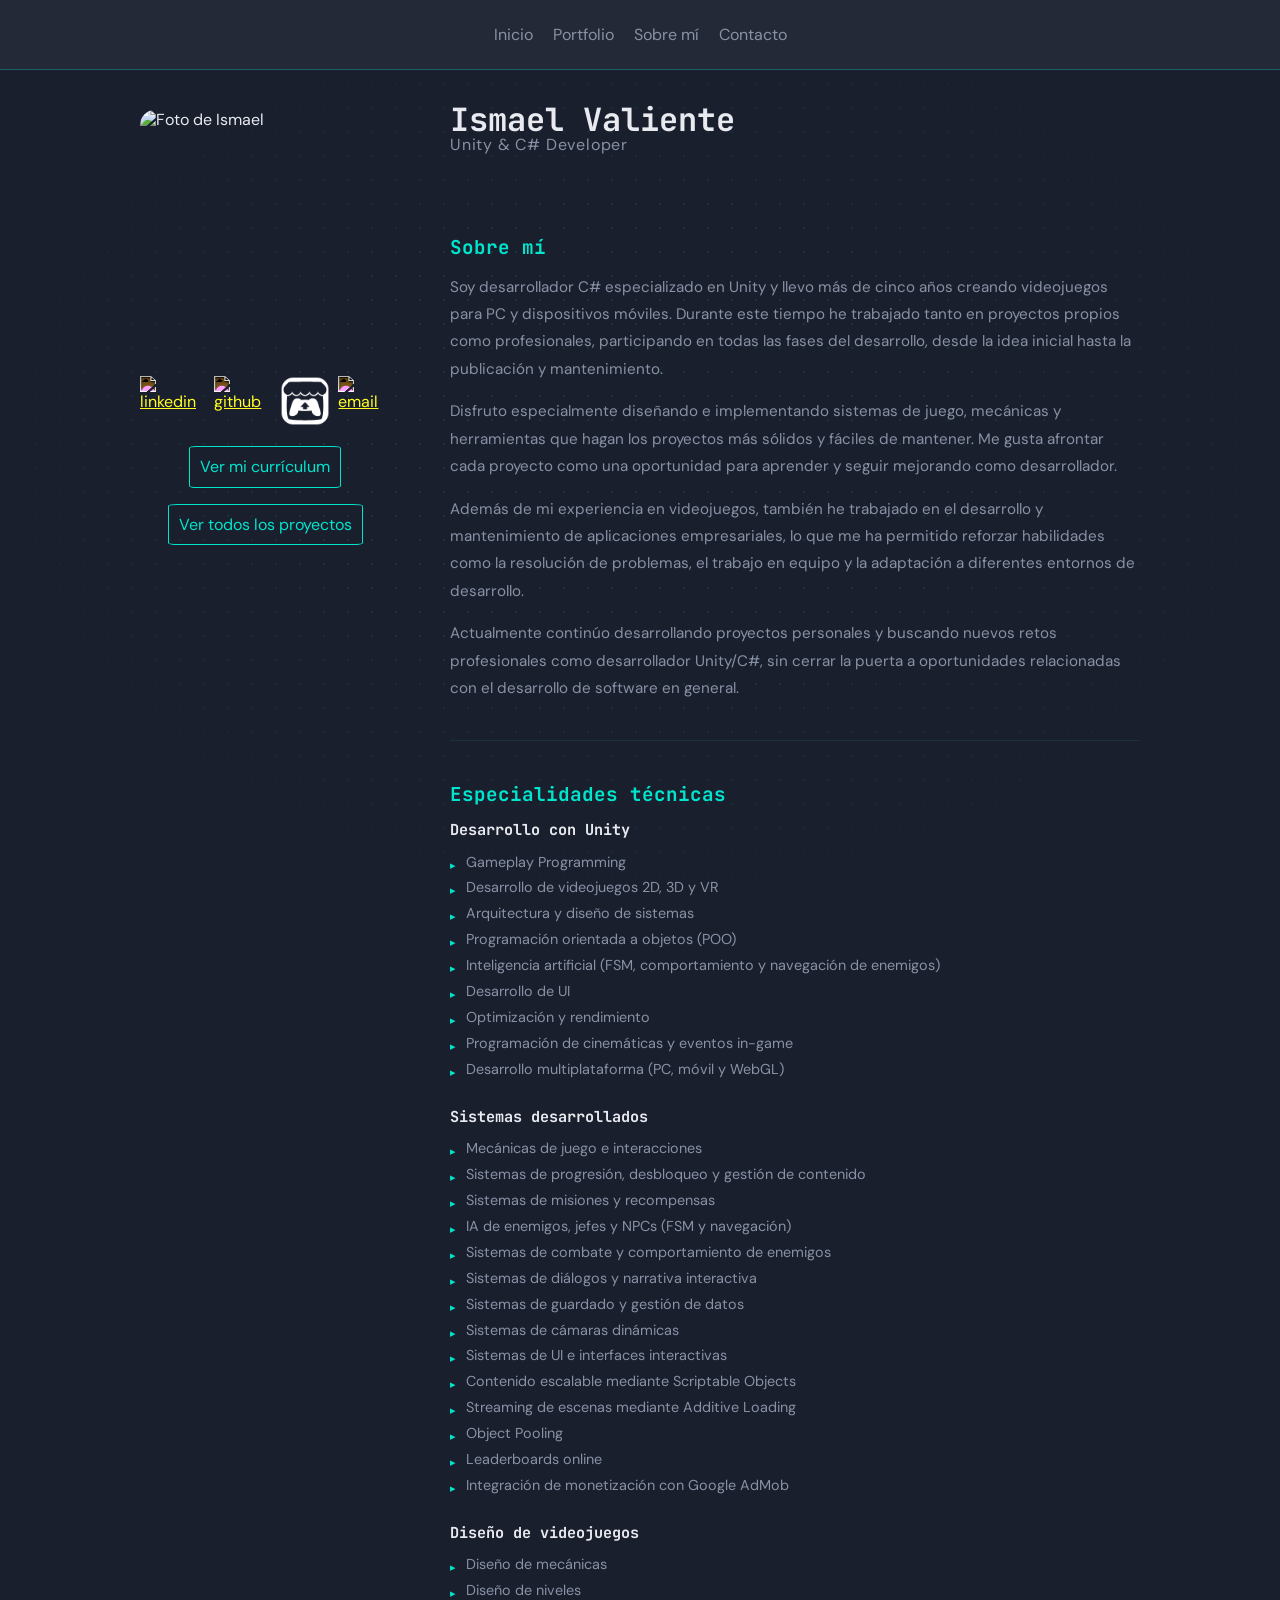
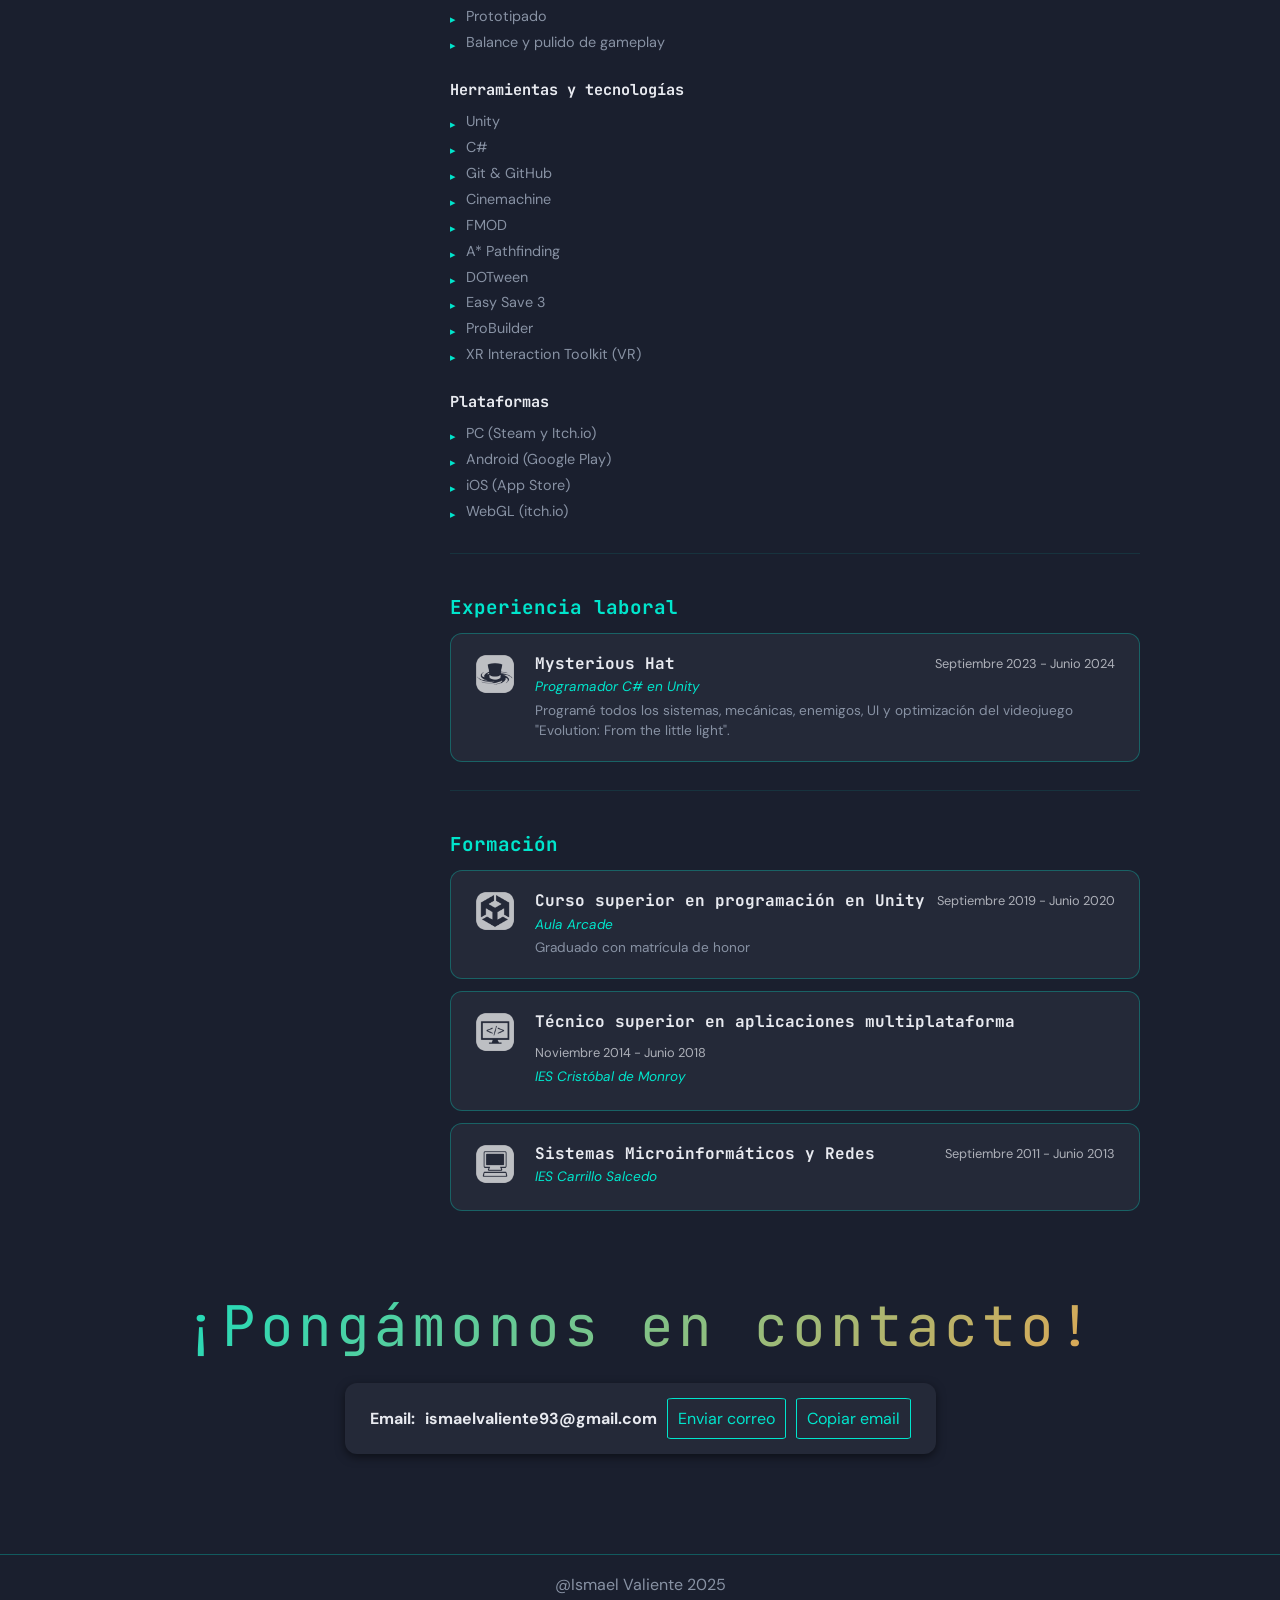
==== about-me.html @ 11726a66 "About me page content" ====
<!DOCTYPE html>
<html lang="en">

<head>
    <meta charset="UTF-8">
    <meta name="viewport" content="width=device-width, initial-scale=1.0">
    <meta name="description" content="Sobre mí - Ismael Valiente">
    <meta name="keywords" content="programador, unity, videojuegos, portfolio">
    <meta name="author" content="Ismael Valiente">
    <title>Sobre mí - Ismael Valiente</title>
    <link rel="shortcut icon" type="image/x-icon" href="favicon.ico">
    <link rel="icon" type="image/x-icon" href="favicon.ico">
    <link rel="stylesheet" type="text/css" href="style.css">
    <link rel="stylesheet" type="text/css" href="custom-style.css">
    <link rel="stylesheet" type="text/css" href="custom-style-aboutme.css">
    <link rel="preconnect" href="https://fonts.googleapis.com">
    <link rel="preconnect" href="https://fonts.gstatic.com" crossorigin>
    <link href="https://fonts.googleapis.com/css2?family=Covered+By+Your+Grace&display=swap" rel="stylesheet">
    <link href="https://fonts.googleapis.com/css2?family=Montserrat:wght@200;400&display=swap" rel="stylesheet">
    <link href="https://fonts.googleapis.com/css2?family=Oswald:wght@200;400&display=swap" rel="stylesheet">
    <link href="https://fonts.googleapis.com/css2?family=JetBrains+Mono:wght@400;700&family=DM+Sans:wght@300;400;500&display=swap" rel="stylesheet">
</head>

<body>
    <!-- navigation bar -->
    <nav class="sticky">
        <label for="drop" class="toggle" id="main-toggle">
            <span class="nav-icon"></span>
        </label>
        <input type="checkbox" id="drop">
        <ul class="main-nav">
            <li><a href="index.html">Inicio</a></li>
            <li><a href="portfolio.html">Portfolio</a></li>
            <li><a href="about-me.html">Sobre mí</a></li>
            <li><a href="index.html#contact-me">Contacto</a></li>
        </ul>
    </nav>

    <!-- layout principal -->
    <div class="aboutme-layout">

        <!-- columna izquierda -->
        <aside class="aboutme-sidebar">
            <img src="assets/profile-photo.png" alt="Foto de Ismael" class="aboutme-sidebar-photo">
            <div class="aboutme-sidebar-social">
                <a href="https://www.linkedin.com/in/ismaelvalientemaldonado/" target="_blank"><img class="logo" src="assets/linkedin.png" alt="linkedin"></a>
                <a href="https://github.com/ixmas93" target="_blank"><img class="logo" src="assets/github.png" alt="github"></a>
                <a href="https://wolf-byte.itch.io/" target="_blank"><img class="logo" src="assets/itchio-icon.png" alt="itch.io"></a>
                <a href="mailto:ismaelvaliente93@gmail.com"><img class="logo" src="assets/email.png" alt="email"></a>
            </div>
            <a href="assets/curriculum.pdf" target="_blank" class="button-outline aboutme-sidebar-btn">Ver mi currículum</a>
            <a href="portfolio.html" class="button-outline aboutme-sidebar-btn">Ver todos los proyectos</a>
        </aside>

        <!-- columna derecha -->
        <main class="aboutme-main">

            <!-- nombre y subtítulo -->
            <div class="aboutme-hero">
                <h1 class="aboutme-hero-name">Ismael Valiente</h1>
                <p class="aboutme-hero-subtitle">Unity & C# Developer</p>
            </div>

            <!-- sobre mí -->
            <div class="aboutme-block">
                <h2 class="aboutme-block-title">Sobre mí</h2>
                <p class="aboutme-block-text">Soy desarrollador C# especializado en Unity y llevo más de cinco años creando
                     videojuegos para PC y dispositivos móviles. Durante este tiempo he trabajado tanto en proyectos propios
                      como profesionales, participando en todas las fases del desarrollo, desde la idea inicial hasta la 
                      publicación y mantenimiento.</p>
                <p class="aboutme-block-text">Disfruto especialmente diseñando e implementando sistemas de juego, mecánicas
                     y herramientas que hagan los proyectos más sólidos y fáciles de mantener. Me gusta afrontar cada proyecto
                      como una oportunidad para aprender y seguir mejorando como desarrollador.</p>
                <p class="aboutme-block-text">Además de mi experiencia en videojuegos, también he trabajado en el desarrollo
                     y mantenimiento de aplicaciones empresariales, lo que me ha permitido reforzar habilidades como la
                      resolución de problemas, el trabajo en equipo y la adaptación a diferentes entornos de desarrollo.</p>
                <p class="aboutme-block-text">Actualmente continúo desarrollando proyectos personales y buscando nuevos retos
                     profesionales como desarrollador Unity/C#, sin cerrar la puerta a oportunidades relacionadas con el 
                     desarrollo de software en general.</p>
            </div>

            <!-- conocimientos técnicos -->
            <div class="aboutme-block">
                <h2 class="aboutme-block-title">Especialidades técnicas</h2>

                <!-- DESARROLLO CON UNITY -->
                <div class="tech-category">
                    <h3 class="tech-category-title">Desarrollo con Unity</h3>
                    <ul class="tech-list">
                        <li>Gameplay Programming</li>
                        <li>Desarrollo de videojuegos 2D, 3D y VR</li>
                        <li>Arquitectura y diseño de sistemas</li>
                        <li>Programación orientada a objetos (POO)</li>
                        <li>Inteligencia artificial (FSM, comportamiento y navegación de enemigos)</li>
                        <li>Desarrollo de UI</li>
                        <li>Optimización y rendimiento</li>
                        <li>Programación de cinemáticas y eventos in-game</li>
                        <li>Desarrollo multiplataforma (PC, móvil y WebGL)</li>
                    </ul>
                </div>

                <!-- SISTEMAS DESARROLLADOS -->
                <div class="tech-category">
                    <h3 class="tech-category-title">Sistemas desarrollados</h3>
                    <ul class="tech-list">
                        <li>Mecánicas de juego e interacciones</li>
                        <li>Sistemas de progresión, desbloqueo y gestión de contenido</li>
                        <li>Sistemas de misiones y recompensas</li>
                        <li>IA de enemigos, jefes y NPCs (FSM y navegación)</li>
                        <li>Sistemas de combate y comportamiento de enemigos</li>
                        <li>Sistemas de diálogos y narrativa interactiva</li>
                        <li>Sistemas de guardado y gestión de datos</li>
                        <li>Sistemas de cámaras dinámicas</li>
                        <li>Sistemas de UI e interfaces interactivas</li>
                        <li>Contenido escalable mediante Scriptable Objects</li>
                        <li>Streaming de escenas mediante Additive Loading</li>
                        <li>Object Pooling</li>
                        <li>Leaderboards online</li>
                        <li>Integración de monetización con Google AdMob</li>
                    </ul>
                </div>

                <!-- DISEÑO DE VIDEOJUEGOS -->
                <div class="tech-category">
                    <h3 class="tech-category-title">Diseño de videojuegos</h3>
                    <ul class="tech-list">
                        <li>Diseño de mecánicas</li>
                        <li>Diseño de niveles</li>
                        <li>Prototipado</li>
                        <li>Balance y pulido de gameplay</li>
                    </ul>
                </div>

                <!-- HERRAMIENTAS Y TECNOLOGIAS -->
                <div class="tech-category">
                    <h3 class="tech-category-title">Herramientas y tecnologías</h3>
                    <ul class="tech-list">
                        <li>Unity</li>
                        <li>C#</li>
                        <li>Git & GitHub</li>
                        <li>Cinemachine</li>
                        <li>FMOD</li>
                        <li>A* Pathfinding</li>
                        <li>DOTween</li>
                        <li>Easy Save 3</li>
                        <li>ProBuilder</li>
                        <li>XR Interaction Toolkit (VR)</li>
                    </ul>
                </div>

                <!-- PLATAFORMAS -->
                <div class="tech-category">
                    <h3 class="tech-category-title">Plataformas</h3>
                    <ul class="tech-list">
                        <li>PC (Steam y Itch.io)</li>
                        <li>Android (Google Play)</li>
                        <li>iOS (App Store)</li>
                        <li>WebGL (itch.io)</li>
                    </ul>
                </div>

            </div>

            <!-- experiencia -->
            <div class="aboutme-block">
                <h2 class="aboutme-block-title">Experiencia laboral</h2>
                <div class="experience-item">
                    <div class="experience-left">
                        <img src="assets/mysterioushat-icon.png" alt="Mysterious Hat" class="experience-icon">
                    </div>
                    <div class="experience-right">
                        <div class="experience-header">
                            <span class="company-name">Mysterious Hat</span>
                            <span class="experience-dates">Septiembre 2023 - Junio 2024</span>
                        </div>
                        <div class="experience-role">Programador C# en Unity</div>
                        <div class="experience-description">Programé todos los sistemas, mecánicas, enemigos, UI y optimización del videojuego "Evolution: From the little light".</div>
                    </div>
                </div>
            </div>

            <!-- formación -->
            <div class="aboutme-block">
                <h2 class="aboutme-block-title">Formación</h2>
                <div class="experience-item">
                    <div class="experience-left">
                        <img src="assets/unity-icon.png" alt="Formación" class="experience-icon">
                    </div>
                    <div class="experience-right">
                        <div class="experience-header">
                            <span class="company-name">Curso superior en programación en Unity</span>
                            <span class="experience-dates">Septiembre 2019 - Junio 2020</span>
                        </div>
                        <div class="experience-role">Aula Arcade</div>
                        <div class="experience-description">Graduado con matrícula de honor</div>
                    </div>
                </div>
                <div class="experience-item">
                    <div class="experience-left">
                        <img src="assets/programming-icon.png" alt="Formación" class="experience-icon">
                    </div>
                    <div class="experience-right">
                        <div class="experience-header">
                            <span class="company-name">Técnico superior en aplicaciones multiplataforma</span>
                            <span class="experience-dates">Noviembre 2014 - Junio 2018</span>
                        </div>
                        <div class="experience-role">IES Cristóbal de Monroy</div>
                    </div>
                </div>
                <div class="experience-item">
                    <div class="experience-left">
                        <img src="assets/informatic-icon.png" alt="Formación" class="experience-icon">
                    </div>
                    <div class="experience-right">
                        <div class="experience-header">
                            <span class="company-name">Sistemas Microinformáticos y Redes</span>
                            <span class="experience-dates">Septiembre 2011 - Junio 2013</span>
                        </div>
                        <div class="experience-role">IES Carrillo Salcedo</div>
                    </div>
                </div>
            </div>

        </main>
    </div>

    <!--
    <section class="aboutme-pills-section">
        <div class="aboutme-pills-block">
            <span class="tech-label">Tecnologías:</span>
            <div class="tech-pills">
                <span class="tech-pill">Unity 3D</span>
                <span class="tech-pill">C#</span>
                <span class="tech-pill">Git/Github</span>
                <span class="tech-pill">Python</span>
            </div>
        </div>
        <div class="aboutme-pills-block">
            <span class="tech-label">Plugins y sistemas:</span>
            <div class="tech-pills tech-pills-orange">
                <span class="tech-pill">A* Pathfinding</span>
                <span class="tech-pill">FMod</span>
                <span class="tech-pill">XR Interaction Toolkit</span>
                <span class="tech-pill">DOTween</span>
                <span class="tech-pill">Cinemachine</span>
                <span class="tech-pill">Easy Save 3</span>
                <span class="tech-pill">Google AdMob</span>
            </div>
        </div>
    </section>
    -->

    <!-- contacto -->
    <section id="contact-me" class="contact-section">
        <h1 class="medium-spacing center">¡Pongámonos en contacto!</h1>
        <section class="contact-email">
            <span class="email-label">Email:</span>
            <span id="email-address">ismaelvaliente93@gmail.com</span>
            <a href="mailto:ismaelvaliente93@gmail.com" class="button-outline">Enviar correo</a>
            <a href="javascript:void(0)" class="button-outline" onclick="copyEmail()">Copiar email</a>
            <span id="copy-message" class="copy-popup"></span>
        </section>
    </section>

    <!-- footer -->
    <footer>@Ismael Valiente 2025</footer>

    <script>
    function copyEmail() {
        const email = document.getElementById("email-address").textContent;
        navigator.clipboard.writeText(email);
        const message = document.getElementById("copy-message");
        message.textContent = "¡Email copiado!";
        const button = event.currentTarget;
        message.style.top = (button.offsetTop - 30) + "px";
        message.style.left = button.offsetLeft + "px";
        message.classList.add("visible");
        setTimeout(() => { message.classList.remove("visible"); }, 2000);
    }
    </script>

</body>
</html>
---- style.css ----
/* BODY */
html{
    font-size: 100%;
    line-height: 1.2rem;
    /* text-size adjust is to maintain the text-size even when the users rotates their phone to landscape view */
    -webkit-text-size-adjust: 100%;
    /* Firefox supports only the android version and safari supports only the ios version at the moment according to MDN (2023)*/
    -moz-text-size-adjust: 100%;
    -ms-text-size-adjust: 100%;
}

body {
    background-color: rgba(253, 244, 244, 30%);
    font-family: 'Montserrat', Arial, sans-serif;
    margin: 0px;
}
/*-------------------------------------------*/

/* GENERAL */
/* Fonts */
.large{
    font-weight: normal;
    line-height: normal;
    font-family: 'Oswald', Arial, sans-serif;
    font-size: 5rem;
    letter-spacing: 4px;
    font-weight: bold;
    text-transform: uppercase;
    margin: 0px;  
    background-image: linear-gradient(135deg, rgb(250, 113, 283)0%, rgb(255, 142, 134)60%);
    background-clip: text;
    -webkit-background-clip: text;
    -webkit-text-fill-color: transparent;
    word-wrap: break-word;
}

.medium-spacing{
    font-weight: normal;
    line-height: normal;
    font-family: 'Oswald', Arial, sans-serif;
    font-size: 4rem;
    letter-spacing: 4px;
    margin: 0px;
}

.medium-spacing-halfsize{
    font-weight: normal;
    line-height: normal;
    font-family: 'Oswald', Arial, sans-serif;
    font-size: 2rem;
    letter-spacing: 4px;
    margin: 0px;
}

.main-title-large{
    font-weight: normal;
    line-height: normal;
    font-size: 3rem;
}

.main-title{
    font-weight: normal;
    line-height: normal;
    font-size: 1.5rem;
}

.small{
    font-weight: normal;
    font-size: 0.7rem;
}

.quote{
    font-family: 'Covered By Your Grace', cursive, sans-serif;
    font-size: 1.5em;
}

.uppercase{
    text-transform: uppercase;
}

.italic{
    font-style: italic;
}

.bold{
    font-weight: bold;
}

.colorful-letter{
    background-image: linear-gradient(135deg, rgb(250, 113, 283)0%, rgb(255, 142, 134)60%);
    background-clip: text;
    -webkit-background-clip: text;
    -webkit-text-fill-color: transparent;
}

/* Background colors */
.baby-pink{
    background-color: rgba(253, 129, 187, 0.3);
    margin: 20px auto;
    padding: 20px;
    text-align: center;
}

.baby-pink-light{
    background-color: rgba(243, 162, 200, 0.3);
    margin: 20px auto;
    padding: 20px;
    text-align: center;
}

/* Setting alignments and sizing */
/* for the flexbox */
.wrapper{
    max-width: 1200px;
    margin: auto;
    padding: 20px;
    display: flex;
    gap: 20px 20px;
}

.column{
    flex: 50%;
}

.w-900{
    max-width: 900px;
    margin: auto;
}

/* for the grid system */
.grid-system-2{
    display: grid;
    grid-template-columns: repeat(2, 1fr);
    gap: 1rem;
}

.grid-system-4{
    display: grid;
    grid-template-columns: repeat(auto-fill, minmax(200px, 1fr));
    gap: 1rem;
}

/* other */
.max-width{
    max-width: 450px;
}

.max-height{
    max-height: 350px;
}

.align-center{
    align-self: center;
}

.justify-content{
    justify-content: right;
}

.justify{
    text-align: justify;
}

.center{
    text-align: center;
}

.padding{
    padding: 20px;
}

.padding-top{
    padding-top: 20px;
}

.padding-right{
    padding-right: 20px;
}

.padding-bottom{
    padding-bottom: 20px;
}

.padding-left{
    padding-left: 20px;
}

.margin-auto{
    margin: auto;
}

.margin-trbl10{
    margin: 10px;
}

/* for sticky bottom button */
.flex{
    display: flex;
    flex-direction: column;
}

.bottom{
    align-self: flex-start;
    margin-top: auto;
}

/* Miscellaneous */
.button{
    background-color: rgba(253, 129, 187, 0.3);
    padding: 10px;
    text-decoration: none;
    border-radius: 5%;
    color: black;
}

/* I only used button-outline on this project, but you may like the other one more */
.button-outline{
    border: 2px solid  rgba(253, 129, 187, 0.3);
    padding: 10px;
    text-decoration: none;
    border-radius: 5%;
    color: black;
}

.link{
    text-decoration: none;
}

/* I had to double this code, because of the :hover and :active on link above */
.link-no-scale{
    text-decoration: none;
}

.no-padding-list-item{
    padding-left: 0;
}

.padding-list-10{
    padding: 10px;
}

.no-bullet-list{
    list-style-type: none;
}

.project-card-button{
    display: flex;
    gap: 10px;
    margin-top: auto;
}

/* ---------------------------------- */

/* ANIMATIONS AND OTHER BEAUTIES */
.button-outline:hover, .button-outline:active{
    border: 2px solid rgba(253, 129, 187, 0.3);
    background-color: rgba(253, 129, 187, 0.6);
    padding: 10px;
    text-decoration: none;
    border-radius: 5%;
    color: rgb(255, 255, 255);
    transition: background-color 1s ease, color 1s ease;
    box-sizing: border-box;
}

.link:hover, .link:active{
    font-size: 1.2rem;
    transform: scale(1.5);
    transition: 1s ease-in-out;
    /* second solution: */
    /* font-size: 1.2rem; 
    transition: font-size 2s ease-in-out;  */
}

.progress-bar:hover, .progress-bar:active {
    box-shadow: 5px 5px 5px #cdadcd;
    transition: box-shadow 1s ease;
}

/* ---------------------------------- */

/* NAV */
nav {
    margin-bottom: 30px;
}

.main-nav{
    background-color: rgb(253, 249, 249);
    display: flex;
    list-style-type: none;
    justify-content: center;
    padding: 20px;
    margin: 0px;
}

.main-nav li {
    padding: 5px 10px;
}

.main-nav li a {
    color: #000000;
    text-decoration: none;
}

.main-nav li a:hover {
    color: rgb(20, 255, 236);
    text-decoration: none;
    font-weight: bold;
}

.sticky {
    position: -webkit-sticky; /* for Safari */
    position: sticky;
    top: 0;
    align-self: flex-start; /* <-- this is the fix */
}

/* Nav-icon */
.toggle, #drop{
    display: none;
}

#main-toggle{
    border: 1px solid #df36854d;
    float: right;
    padding: 20px;
    /* position: relative; */
    user-select: none;
}

.nav-icon{
    background-color: #df36854d;
    display: block;
    height: 3px;
    width: 10px;
    position: relative;
}

.nav-icon::before,
.nav-icon::after{
    background-color: #df36854d;
    content: "";
    display: block;
    height: 100%;
    width: 100%;
    position: absolute;
}

.nav-icon::before{
    top: 5px;
}

.nav-icon::after{
    top: -5px;
}
/* ---------------------------------- */

/* FOOTER */
footer{
    color: #000000;
    text-align: center;
    padding: 20px 0px;
}
/* ---------------------------------- */

/* INTRODUCTION */
.header-img{
    border-radius: 70%;
}
/* ---------------------------------- */

/* ARTICLE */
/* Everything here is made with general classes. Find them in the GENERAL section */
/* ---------------------------------- */

/* ABOUT ME */
/* Everything here is made with general classes. Find them in the GENERAL section */
/* ---------------------------------- */

/* SKILLS */
.skills {
    list-style: none;
    text-transform: uppercase;
}

.progress-bar {
    background-color: #323232;
    display: block;
    height: 10px;
    border-radius: 20px;
}

.progress-bar span {
    height: 10px;
    float: left;
    background: linear-gradient(135deg, rgb(13, 115, 119)0%, rgb(20, 255, 236)60%);
    border-radius: 20px;
    -webkit-background: linear-gradient(135deg, rgb(13, 115, 119) 0%, rgb(20, 255, 236) 60%);
    -webkit-border-radius: 20px;
}

.html {
    width: 90%;
    animation: html 3s;
}

.css {
    width: 75%;
    animation: css 3s;
}

.javascript {
    width: 63%;
    animation: javascript 3s;
}

.php {
    width: 54%;
    animation: php 3s;
}

.comm-adapt {
    width: 90%;
    animation: comm-adapt 3s;
}

.team-player {
    width: 85%;
    animation: team-player 3s;
}

.problem-solving {
    width: 82%;
    animation: problem-solving 3s;
}

.open-minded {
    width: 75%;
    animation: open-minded 3s;
}

@keyframes html {
    0% {
        width: 0%;
    }
    100% {
        width: 90%;
    }
}

@keyframes css {
    0% {
        width: 0%;
    }
    100% {
        width: 75%;
    }
}

@keyframes javascript {
    0% {
        width: 0%;
    }
    100% {
        width: 63%;
    }
}

@keyframes php {
    0% {
        width: 0%;
    }
    100% {
        width: 54%;
    }
}

@keyframes comm-adapt {
    0% {
        width: 0%;
    }
    100% {
        width: 90%;
    }
}

@keyframes team-player {
    0% {
        width: 0%;
    }
    100% {
        width: 85%;
    }
}

@keyframes problem-solving {
    0% {
        width: 0%;
    }
    100% {
        width: 82%;
    }
}

@keyframes open-minded {
    0% {
        width: 0%;
    }
    100% {
        width: 75%;
    }
}
/* ---------------------------------- */

/* PROJECTS */
/* I also used these card settings on other sub-pages */
.card{
    box-shadow: 0 3px 10px rgb(127 110 187 / 0.2); 
    padding: 20px;
}

.box{
    display: block;       
    width: 95%;           
    max-width: 400px;     
    height: auto;         
    margin: 0 auto 15px auto; 
}

.column.card.justify.flex{
    display: flex;
    flex-direction: column;
    width: 100%;       
    max-width: 300px;  /* controla el ancho máximo de cada tarjeta */
}

.projects-wrapper {
    display: flex;
    flex-wrap: wrap;          /* permite que bajen a otra fila si no caben */
    justify-content: center;  /* centra las tarjetas horizontalmente */
    gap: 20px 20px;           /* espacio entre tarjetas */
    max-width: 1200px;        /* ancho máximo opcional */
    margin: auto;             /* centra el contenedor en la página */
    padding: 20px;            /* igual que tu wrapper original */
}

/* ---------------------------------- */

/* CONTACT ME */
.box-contact{
    display: block;
    width: 100%; 
    text-align: center;
}

.logo{
    width: 50px;
}
/* ---------------------------------- */

/* SPECIAL THANKS */
/* Everything here is made with general classes. Find them in the GENERAL section */
/* ---------------------------------- */

/* RESPONSIVENESS */
/* Had to pay attention for that wondow.innerWidth when calculated max-width */
@media screen and (max-width: 867px){
    body{
        font-size: 90%;
    }

    .grid-system-2{
        grid-template-columns: 1fr;
    }

    .large{
        font-size: 4rem;
    }

    .medium-spacing{
        font-size: 2.5rem;
    }

    .main-title-large{
        font-size: 2rem;
        text-align: center;  
        margin: 0;
    }

    .main-title{
        text-align: center;
        margin: 0;
    }

    .small{
        font-size: 0.6rem;
    }

    .max-width{
        max-width: 300px
    }

    .max-height{
        max-height: 250px;
    }

    .padding-top{
        padding-top: 10px;
    }
    
    .padding-right{
        padding-right: 10px;
    }

    .padding-bottom{
        padding-bottom: 10px;
    }
    
    .padding-left{
        padding-left: 10px;
    }

    .logo{
        width: 40px;
    }
}

/* wrapper on home page looks better with this @media */
@media screen and (max-width: 750px){
    .wrapper{
        flex-direction: column;
        gap: 20px 0px;
    }

    .column{
        flex: 100%;
    }

    .box{
        width: 90%;
        margin: 0 auto 15px auto;
    }

    .thanks{
        text-align: center;
    }
}

/* media query for hamburger menu with dropdown */
@media screen and (max-width: 510px){
    .main-nav{
        display: none;
    }

    .toggle{
        display: block;
        background-color: #ffffff;
        border: 1px solid #fd81bb4d;
    }
    
    .toggle:hover{
        background-color: #f0e7e7;
    }
    
    #drop:checked+.main-nav{
        display: block;
    }

    nav{
        padding-bottom: 25px;
    }

    .max-width{
        max-width: 100%;
    }
}

/* media query for smaller screens */
/* smaller fonts were my way to go */
@media screen and (max-width: 377px){
    body{
        line-height: 1.5rem;
    }

    .large{
        font-size: 3rem;
    }

    .medium-spacing{
        font-size: 1.5rem;
    }

    .medium-spacing-halfsize{
        font-size: 1.5rem;
    }

    .main-title{
        font-size: 1rem;
    }

    .main-title-large{
        font-size: 1.5rem;
    }
}

/* DARK THEME */
@media (prefers-color-scheme: dark) {
    body {
        background-color: rgb(33, 33, 33);
        color: white;
    }

    .baby-pink {
        background-color: rgb(13, 115, 119);
    }

    .baby-pink-light {
        background-color: rgb(33, 33, 33);
        border: 2px solid rgb(13, 115, 119);
    }

    .main-nav {
        background-color: rgb(33, 33, 33);
    }

    .main-nav li a {
        color: white;
    }

    .main-nav li a:hover {
        color: rgb(20, 255, 236);
    }

    #main-toggle{
        border: 1px solid rgba(255, 255, 255, 0.6);
        background-color: rgb(33, 33, 33);
    }
    
    .nav-icon{
        background-color: rgba(255, 255, 255, 0.6);
    }
    
    .nav-icon::before,
    .nav-icon::after{
        background-color: rgba(255, 255, 255, 0.6);
    }

    .button-outline{
        border: 2px solid rgb(20, 255, 236);
        color: white;
    }

    .button-outline:hover, .button-outline:active{
        border: 2px solid rgb(20, 255, 236);
        background-color: rgb(0, 164, 148);
    }

    .card{
        box-shadow: 0 0px 0px; 
        border: 2px solid rgb(20, 255, 236);
    }

    .logo{
        background-color: white;
        padding: 2px;
        border-radius: 4px;
    }

    .hobbies{
        background-color: white;
        border-radius: 100%;
        padding: 10px;
    }

    footer{
        color: white;
    }

    @media screen and (max-width: 929px) {
        .baby-pink-light {
            margin-left: 10px;
            margin-right: 10px;
        }
    }
}
---- custom-style.css ----
/* =========================
   TEMA GENERAL
========================= */
@import url('https://fonts.googleapis.com/css2?family=JetBrains+Mono:wght@400;700&family=DM+Sans:wght@300;400;500&display=swap');

:root {
    --color-bg:        #1a1f2e;
    --color-bg-card:   #242938;
    --color-accent:    #00e5cc;
    --color-accent2:   #ff9f43;
    --color-text:      #e8eaf0;
    --color-text-muted:#8892a4;
    --color-border:    rgba(0, 229, 204, 0.3);
}

body {
    background-color: var(--color-bg);
    color: var(--color-text);
    font-family: 'DM Sans', sans-serif;
}

body::before {
    content: '';
    position: fixed;
    inset: 0;
    z-index: -1;
    background-image: radial-gradient(circle, #00e5cc 1px, transparent 1px);
    background-size: 24px 24px;
    opacity: 0.1; /* <-- cambia este valor para más o menos intensidad */
    mask-image: radial-gradient(ellipse at center, black 40%, transparent 80%);
    -webkit-mask-image: radial-gradient(ellipse at center, black 40%, transparent 80%);
}

/* Fuente monospace para títulos grandes */
.large, .medium-spacing, .medium-spacing-halfsize {
    font-family: 'JetBrains Mono', monospace !important;
    background-image: linear-gradient(135deg, var(--color-accent) 0%, var(--color-accent2) 100%);
    background-clip: text;
    -webkit-background-clip: text;
    -webkit-text-fill-color: transparent;
}

.main-title-large, .main-title {
    font-family: 'JetBrains Mono', monospace !important;
    color: var(--color-text);
}

/* Nav */

/* Nav siempre por encima */
nav {
    z-index: 100;
}

.main-nav {
    background-color: var(--color-bg-card);
    border-bottom: 1px solid var(--color-border);
}

.main-nav li a {
    color: var(--color-text-muted);
}

.main-nav li a:hover {
    color: var(--color-accent);
}

/* Secciones con fondo alternativo */
.baby-pink {
    background-color: var(--color-bg-card);
    border-left: 15px solid var(--color-accent2);
    color: var(--color-text);
}

.baby-pink-light {
    background-color: var(--color-bg-card);
    border: 1px solid var(--color-border);
    color: var(--color-text);
}

/* Botones */
.button-outline {
    border: 1.5px solid var(--color-accent);
    color: var(--color-accent);
    background: transparent;
}

.button-outline:hover, .button-outline:active {
    background-color: var(--color-accent);
    color: var(--color-bg);
    border-color: var(--color-accent);
    transform: none;
}

/* Tarjetas */
.card {
    background-color: var(--color-bg-card);
    border: 1px solid var(--color-border);
    box-shadow: none;
}

/* Colorful letter ahora usa el acento */
.colorful-letter {
    background-image: linear-gradient(135deg, var(--color-accent) 0%, var(--color-accent2) 100%);
    background-clip: text;
    -webkit-background-clip: text;
    -webkit-text-fill-color: transparent;
}

/* Footer */
footer {
    color: var(--color-text-muted);
    border-top: 1px solid var(--color-border);
}

/* Iconos de contacto */
.logo {
    background-color: transparent;
    filter: invert(1) brightness(2);
}


/* =========================
   GENERAL
========================= */
button.button-outline{
    background: transparent;
    border: 2px solid rgba(253, 129, 187, 0.3);
    padding: 10px;
    border-radius: 5%;
    color: rgb(255, 255, 255);
    cursor: pointer;
}


/* =========================
   TECH STACK (SOBRE MÍ)
========================= */
.tech-stack {
    margin-top: 30px;
}

.tech-label {
    font-size: 1rem;
    font-weight: bold;
    display: block;
    margin-bottom: 8px;
}

.tech-pills {
    display: flex;
    flex-wrap: wrap;
    gap: 8px;
}

.tech-pill {
    border: 1.5px solid rgba(20, 255, 236, 0.5);
    border-radius: 20px;
    padding: 4px 12px;
    font-size: 0.8rem;
    background-color: rgba(20, 255, 236, 0.05);
    transition: background-color 0.3s ease, color 0.3s ease;
}

.tech-pill:hover {
    background-color: rgb(0, 164, 148);
    border-color: rgb(20, 255, 236);
    color: white;
}

/* =========================
   PILLS NARANJA (PLUGINS)
========================= */
.tech-pills-orange .tech-pill {
    border-color: rgba(255, 159, 67, 0.5);
    background-color: rgba(255, 159, 67, 0.05);
}

.tech-pills-orange .tech-pill:hover {
    background-color: var(--color-accent2);
    border-color: var(--color-accent2);
    color: var(--color-bg);
}


/* =========================
   EMAIL EN SOBRE MÍ
========================= */
.aboutme-contact {
    display: flex;
    flex-wrap: wrap;
    align-items: center;
    gap: 10px;
    margin-top: 20px;
    padding: 14px 20px;
    border-radius: 12px;
    background-color: var(--color-bg-card);
    border: 1px solid var(--color-border);
    position: relative;
}


/* =========================
   EXPERIENCIA Y FORMACIÓN
========================= */
.experience-section {
    max-width: 900px;
    margin: auto;
    padding: 40px 20px;
}

.experience-section h2 {
    text-align: center;
    margin-bottom: 40px;
    font-family: 'JetBrains Mono', monospace;
    color: var(--color-text);
}

.experience-item {
    display: flex;
    align-items: flex-start;
    gap: 20px;
    margin-bottom: 16px;
    padding: 20px 24px;
    background-color: var(--color-bg-card);
    border: 1px solid var(--color-border);
    border-radius: 12px;
    transition: border-color 0.3s ease;
}

.experience-item:hover {
    border-color: var(--color-accent);
}

.experience-left {
    flex-shrink: 0;
}

.experience-icon {
    width: 40px;
    height: 40px;
    border-radius: 8px;
    filter: invert(1) brightness(2);
    opacity: 0.7;
}

.experience-right {
    flex: 1;
}

.experience-header {
    display: flex;
    justify-content: space-between;
    align-items: flex-start;
    gap: 12px;
    margin-bottom: 4px;
    flex-wrap: wrap;
}

.company-name {
    font-size: 1rem;
    font-weight: bold;
    color: var(--color-text);
    font-family: 'JetBrains Mono', monospace;
}

.experience-dates {
    font-size: 0.8rem;
    color: var(--color-text);
    white-space: nowrap;
    opacity: 0.7;
}

.experience-role {
    font-style: italic;
    font-size: 0.85rem;
    color: var(--color-accent);
    margin-bottom: 4px;
}

.experience-description {
    font-size: 0.85rem;
    color: var(--color-text-muted);
    line-height: 1.5;
}

@media (max-width: 600px) {
    .experience-item {
        flex-direction: column;
        gap: 12px;
    }

    .experience-header {
        flex-direction: column;
        gap: 4px;
    }

    .experience-dates {
        white-space: normal;
    }
}

/* ===============================
   FEATURED PROJECTS SECTION
================================ */
.featured-projects {
    max-width: 900px;
    margin: auto;
    padding: 40px 20px;
}

.featured-projects h2 {
    text-align: center;
    margin-bottom: 40px;
    font-family: 'JetBrains Mono', monospace;
    color: var(--color-text);
}

.featured-project {
    display: flex;
    align-items: center;
    gap: 30px;
    margin-bottom: 20px;
    padding: 24px;
    background-color: var(--color-bg-card);
    border: 1px solid var(--color-border);
    border-radius: 12px;
    transition: border-color 0.3s ease;
}

.featured-project:hover {
    border-color: var(--color-accent);
}

.project-info {
    flex: 1;
}

.project-info h3 {
    font-family: 'JetBrains Mono', monospace;
    font-size: 1rem;
    color: var(--color-text);
    margin: 0 0 8px;
}

.project-info p {
    font-size: 0.85rem;
    color: var(--color-text-muted);
    margin: 0 0 6px;
    line-height: 1.6;
}

.project-buttons {
    display: flex;
    gap: 10px;
    margin-top: 14px;
    flex-wrap: wrap;
}

.project-image {
    flex-shrink: 0;
}

.project-image img {
    width: 210px;
    height: 166px;
    object-fit: cover;
    border-radius: 8px;
    border: 1px solid var(--color-border);
    display: block;
}

@media (max-width: 650px) {
    .featured-project {
        flex-direction: column;
    }

    .project-image img {
        width: 100%;
        height: auto;
    }

    .project-buttons {
        justify-content: center;
    }
}

.button-outline {
    border: 1.5px solid var(--color-accent);
    color: var(--color-accent);
    background: transparent;
    box-sizing: border-box;
    display: inline-block;
}

.button-outline:hover, .button-outline:active {
    background-color: var(--color-accent);
    color: var(--color-bg);
    border-color: var(--color-accent);
    border-width: 1.5px;
    box-sizing: border-box;
    transform: none;
    padding: 10px;
}

/* ===============================
   EMAIL CONTACT
================================ */

.contact-email {
    display: flex;                     /* cambia a flex “normal” */
    width: fit-content;                 /* ancho se ajusta al contenido */
    align-items: center;
    gap: 10px;
    flex-wrap: wrap;
    padding: 15px 25px;
    border-radius: 12px;
    background-color: #242938;
    position: relative;
    margin: 0 auto 30px auto;           /* ahora sí se centra */
    box-shadow: 0 3px 10px rgba(0,0,0,0.5);
}


.email-label{
    font-weight: bold;
}

#email-address{
    font-weight: bold;
}


/* burbuja flotante */
.copy-popup {
    position: absolute;
    background-color: rgba(255, 255, 255, 0.9);
    color: rgb(0, 0, 0);
    padding: 5px 10px;
    border-radius: 5px;
    font-size: 0.9rem;
    opacity: 0;
    pointer-events: none;
    white-space: nowrap;
    transform: translateY(0);
    transition: opacity 0.3s ease, transform 1s ease-out;
    z-index: 10;                       /* siempre encima del contenedor */
}

/* cuando se muestra, aplicamos clase "visible" */
.copy-popup.visible {
    opacity: 1;
    transform: translateY(-20px); /* se moverá 20px hacia arriba */
}

/* =========================
CONTACT SECTION
========================= */
    .contact-section {
        text-align: center;
        padding: 50px 20px 100px; /* <-- margen arriba y abajo de toda la sección */
    }

    .contact-section .medium-spacing {
        font-size: 3.5rem;
        margin-bottom: 20px; /* <-- espacio entre el título y el email */
        display: block;
    }

    .contact-email {
        margin-top: 0px;    /* <-- espacio arriba del bloque email */
        margin-bottom: 0px; /* <-- espacio abajo del bloque email, antes de los iconos */
    }

    .box-contact {
        margin-top: 0px; /* <-- espacio arriba de los iconos */
    }

    @media (max-width: 650px) {
        .contact-section .medium-spacing {
            font-size: 2rem;
        }
    }

    /* =========================
    ABOUT ME BOTTOM
    ========================= */
    .aboutme-bottom {
        display: flex;
        align-items: center;
        gap: 16px;
        margin-top: 20px;
        flex-wrap: wrap;
    }

    .aboutme-social {
        display: flex;
        align-items: center;
        gap: 10px;
    }

    /* =========================
   HERO SECTION
========================= */
.hero-section {
    display: flex;
    flex-direction: column;
    align-items: center;
    text-align: center;
    padding: 60px 20px 50px;
    gap: 16px;
}

/* Foto circular */
.hero-photo-wrapper {
    width: 160px;       /* <-- tamaño del círculo */
    height: 160px;
    border-radius: 50%;
    border: 3px solid var(--color-accent);
    overflow: hidden;
    box-shadow: 0 0 24px rgba(0, 229, 204, 0.2);
    flex-shrink: 0;
}

.hero-photo {
    width: 100%;
    height: 100%;
    object-fit: cover;          /* <-- recorta sin deformar */
    object-position: center top; /* <-- ajusta posición: center, top, 50% 20%, etc */
    display: block;
    scale: 1;                   /* <-- zoom: 1 = normal, 1.2 = acercado */
    transform-origin: center top;
}

/* Nombre */
.hero-name {
    font-family: 'JetBrains Mono', monospace;
    font-size: 2.2rem;
    font-weight: bold;
    color: var(--color-text);
    margin: 0;
}

/* Subtítulo */
.hero-subtitle {
    font-size: 1rem;
    color: var(--color-text-muted);
    margin: 0;
    letter-spacing: 0.05em;
}

/* Iconos redes */
.hero-social {
    display: flex;
    gap: 12px;
    align-items: center;
}

/* =========================
   ABOUT ME SECTION
========================= */
.aboutme-section {
    max-width: 800px;
    margin: 0 auto;
    padding: 0 20px 60px;
    text-align: center;
}

.aboutme-title {
    font-family: 'JetBrains Mono', monospace;
    font-size: 1.4rem;
    color: var(--color-text);
    margin-bottom: 20px;
}

.aboutme-text {
    text-align: justify;
    color: var(--color-text-muted);
    line-height: 1.8;
    margin-bottom: 32px;
}

.aboutme-text p {
    margin-bottom: 12px;
}

.aboutme-pills-row {
    display: flex;
    align-items: center;
    gap: 12px;
    flex-wrap: wrap;
    margin-bottom: 16px;
    text-align: left;
}

.aboutme-pills-row .tech-label {
    white-space: nowrap;
    font-weight: bold;
    font-size: 0.95rem;
    flex-shrink: 0;
}

.aboutme-pills-block {
    display: flex;
    flex-direction: column;
    align-items: center;
    gap: 12px;
    margin-bottom: 24px;
}

.aboutme-pills-block .tech-pills {
    justify-content: center;
}

/* Responsive */
@media (max-width: 500px) {
    .hero-photo-wrapper {
        width: 120px;
        height: 120px;
    }

    .hero-name {
        font-size: 1.6rem;
    }

    .aboutme-pills-row {
        flex-direction: column;
        align-items: flex-start;
    }
}
---- custom-style-aboutme.css ----
/* =========================
   ABOUT ME PAGE
========================= */

/* Layout principal: sidebar + contenido */
.aboutme-layout {
    display: flex;
    gap: 60px;
    max-width: 1000px;
    margin: 40px auto 0;
    padding: 0 20px;
    align-items: flex-start;
}

/* =========================
   SIDEBAR IZQUIERDA
========================= */
.aboutme-sidebar {
    flex-shrink: 0;
    width: 250px;        /* <-- ancho del bloque sidebar */
    display: flex;
    flex-direction: column;
    align-items: center;
    gap: 16px;
    position: sticky;
    top: 100px;
}

.aboutme-sidebar-photo {
    width: 250px;        /* <-- tamaño de la foto */
    height: 250px;       /* <-- altura de la foto */
    border-radius: 15px;
    object-fit: cover;
    object-position: center top;
    display: block;
}

.aboutme-sidebar-social {
    display: flex;
    flex-wrap: nowrap;   /* <-- fuerza una sola línea */
    justify-content: center;
    gap: 8px;
}

.aboutme-sidebar-social .logo {
    width: 50px;         /* <-- tamaño de los iconos */
}

/* =========================
   COLUMNA DERECHA
========================= */
.aboutme-main {
    flex: 1;
    min-width: 0;
}

/* Nombre y subtítulo */
.aboutme-hero {
    margin-bottom: 40px;
}

.aboutme-hero-name {
    font-family: 'JetBrains Mono', monospace;
    font-size: 2rem;
    font-weight: bold;
    color: var(--color-text);
    margin: 0 0 6px;
}

.aboutme-hero-subtitle {
    font-size: 1rem;
    color: var(--color-text-muted);
    margin: 0;
    letter-spacing: 0.05em;
}

/* Bloques de contenido */
.aboutme-block {
    padding: 28px 0;
    border-bottom: 1px solid rgba(0, 229, 204, 0.1);
}

.aboutme-block:last-child {
    border-bottom: none;
}

.aboutme-block-title {
    font-family: 'JetBrains Mono', monospace;
    font-size: 1.2rem;
    color: var(--color-accent);
    margin-bottom: 16px;
}

.aboutme-block-text {
    font-size: 0.95rem;
    color: var(--color-text-muted);
    line-height: 1.8;
    margin-bottom: 10px;
}

/* Experiencia dentro de bloques sin borde propio */
.aboutme-block .experience-item {
    margin-bottom: 12px;
}

.aboutme-block .experience-item:last-child {
    margin-bottom: 0;
}

/* =========================
   PILLS A ANCHO COMPLETO
========================= */
.aboutme-pills-section {
    max-width: 1000px;
    margin: 40px auto;
    padding: 0 20px;
    display: flex;
    flex-direction: column;
    gap: 16px;
}

/* =========================
   RESPONSIVE
========================= */
@media (max-width: 750px) {
    .aboutme-layout {
        flex-direction: column;
        gap: 30px;
    }

    .aboutme-sidebar {
        width: 100%;
        position: static;
        flex-direction: column;
        align-items: center;
    }

    .aboutme-sidebar-photo {
        width: 160px;
        height: 160px;
        border-radius: 12px;  /* <-- esquinas redondeadas en vez de círculo */
        object-fit: cover;
        object-position: center top;
    }

    .aboutme-sidebar-social {
        flex-wrap: wrap;
        justify-content: center;
    }

    .aboutme-sidebar-social .logo {
        width: 36px;
    }

    .aboutme-sidebar-btn {
        width: auto;
    }
}

/* =========================
   CONOCIMIENTOS TÉCNICOS
========================= */
.tech-category {
    margin-bottom: 24px;
}

.tech-category:last-child {
    margin-bottom: 0;
}

.tech-category-title {
    font-family: 'JetBrains Mono', monospace;
    font-size: 0.95rem;
    color: #e8eaf0;
    font-weight: bold;
    margin-bottom: 10px;
}

.tech-list {
    list-style: none;
    padding: 0;
    margin: 0;
}

.tech-list li {
    font-size: 0.9rem;
    color: var(--color-text-muted);
    line-height: 1.8;
    padding-left: 16px;
    position: relative;
}

.tech-list li::before {
    content: '▸';
    position: absolute;
    left: 0;
    color: #00e5cc;
    font-size: 0.7rem;
    top: 5px;
}
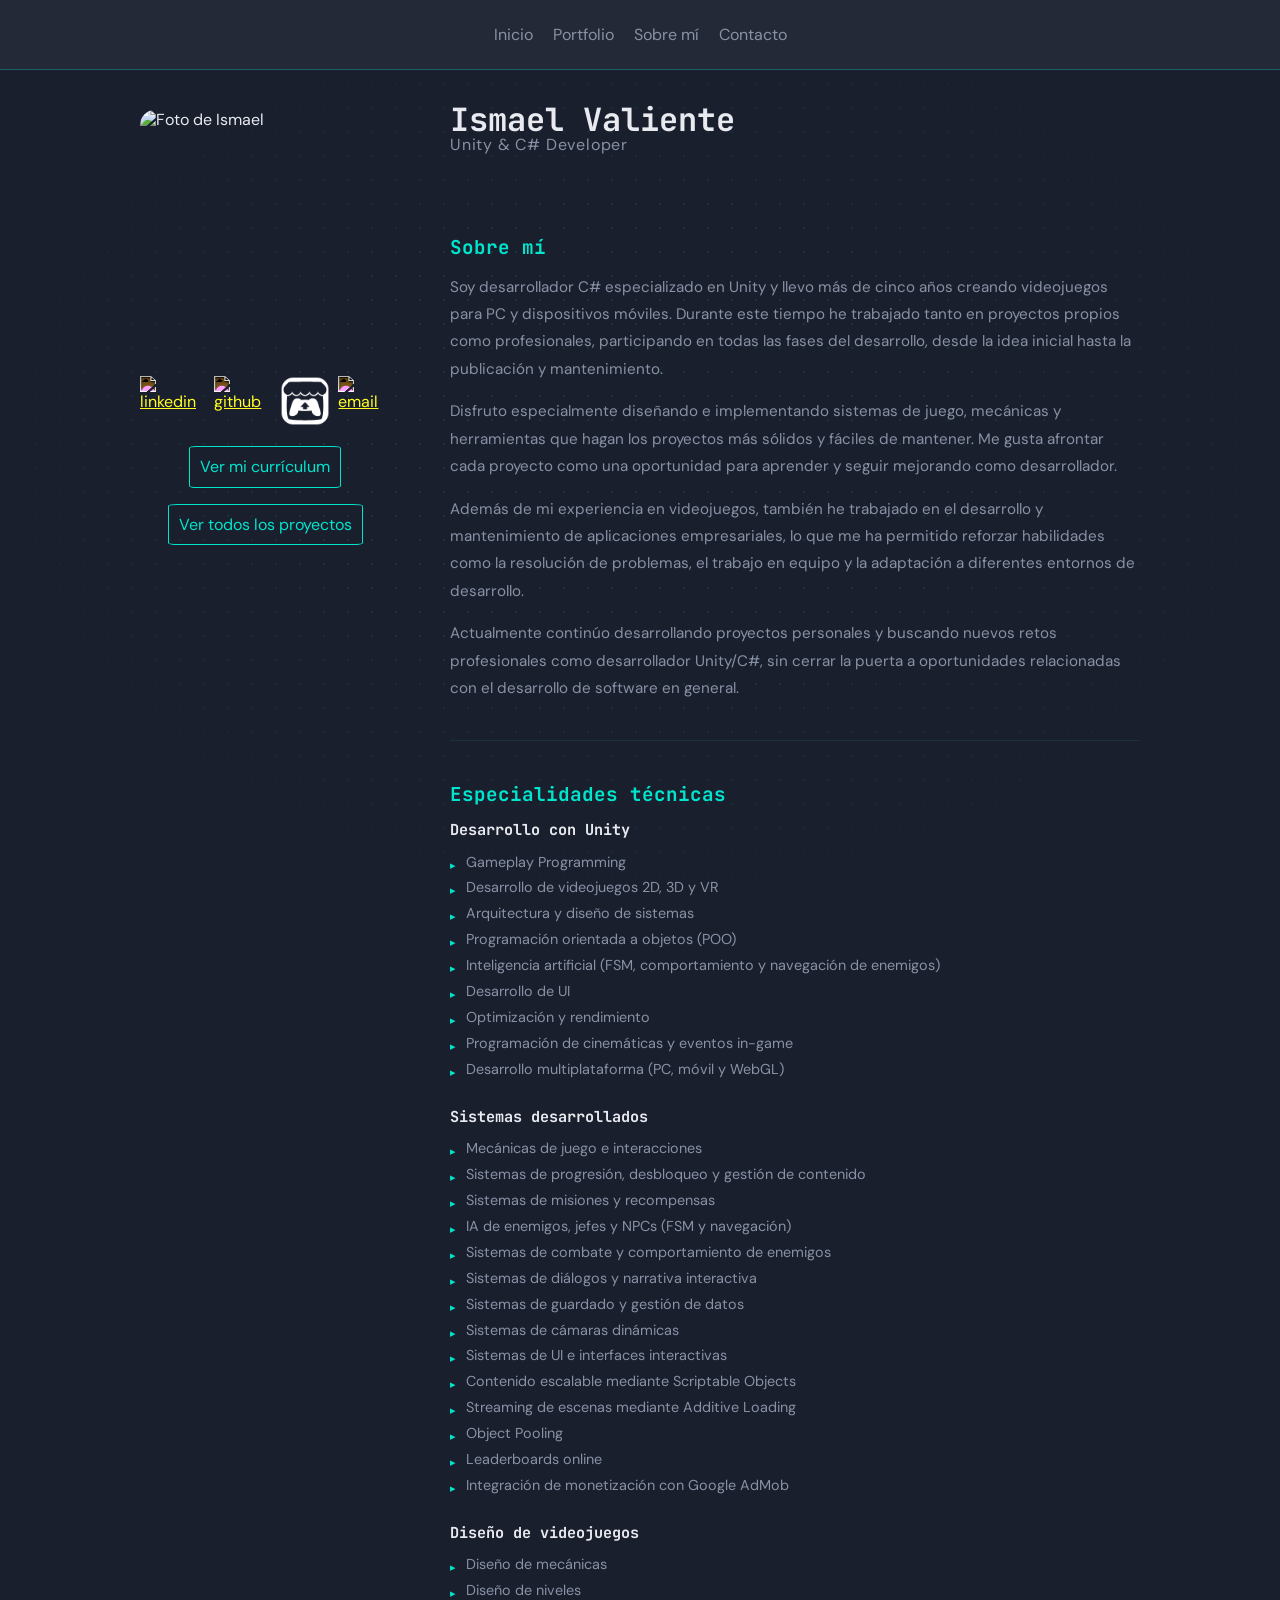
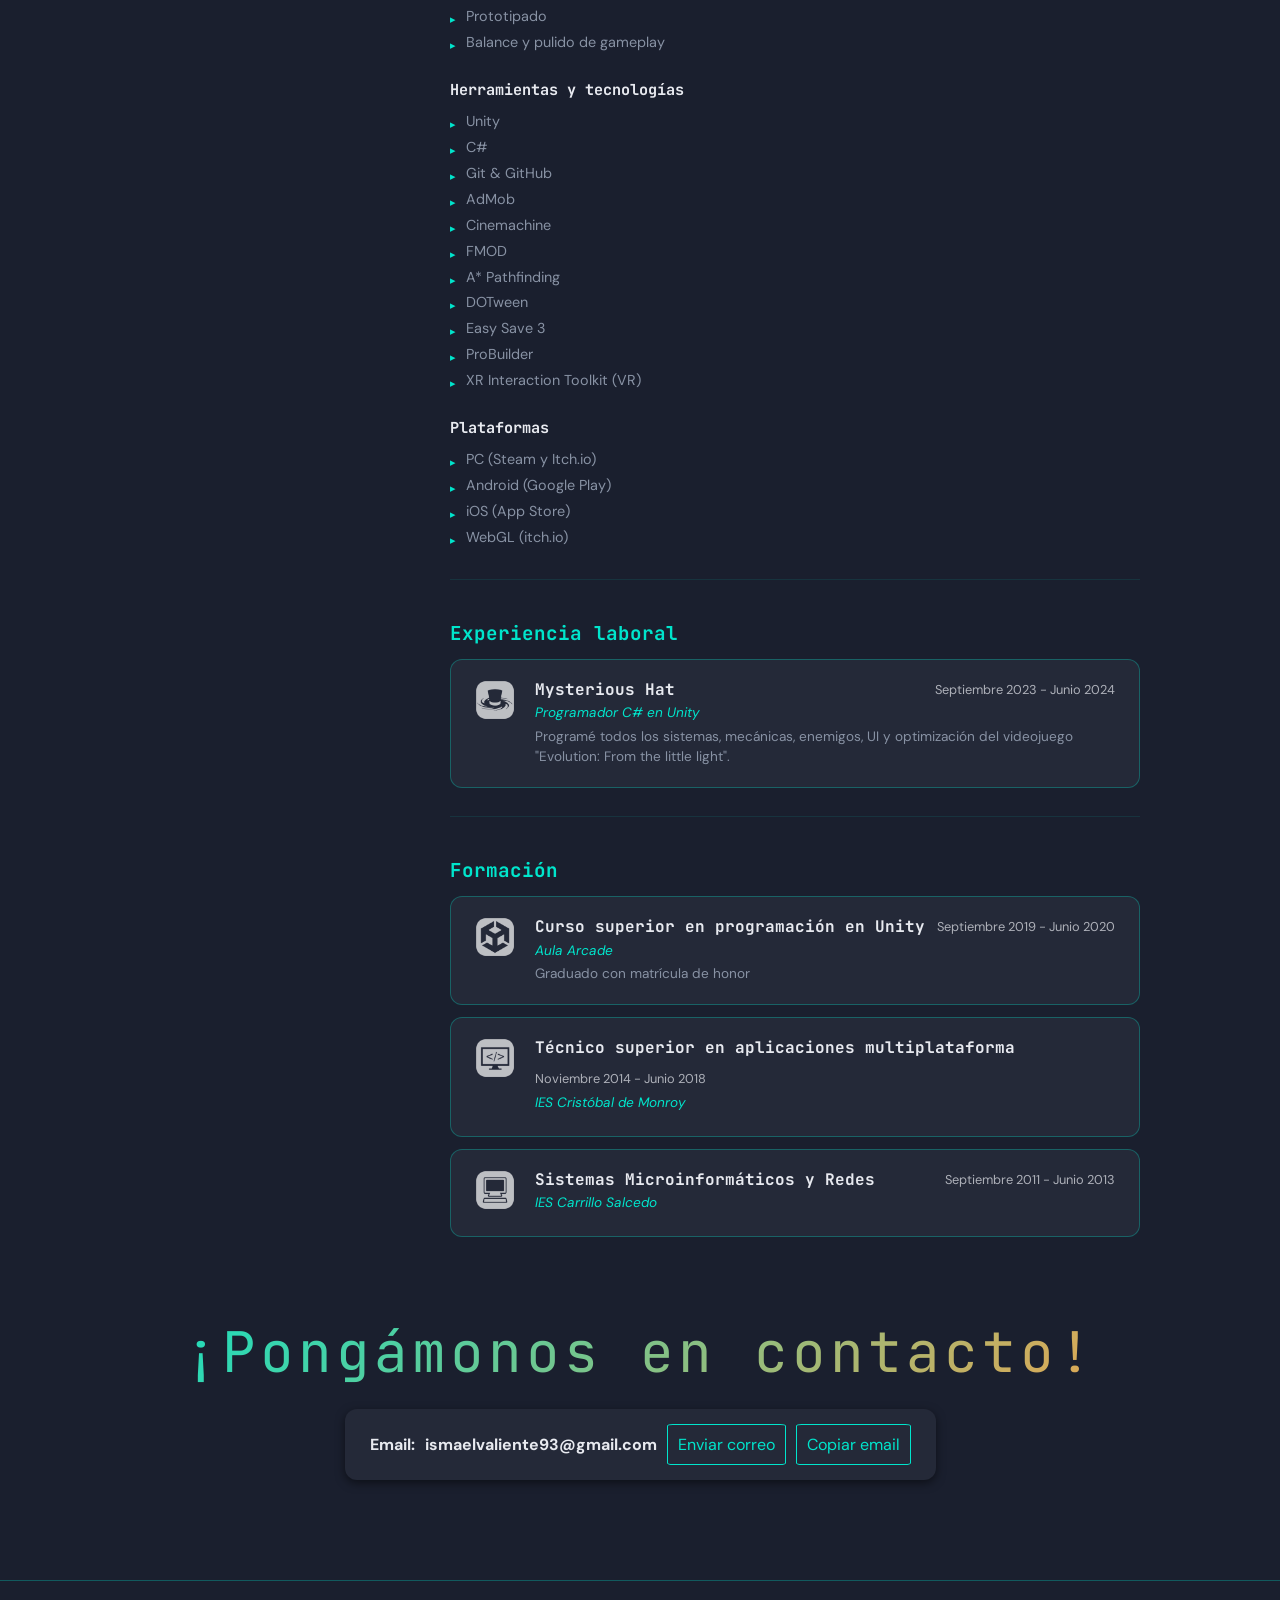
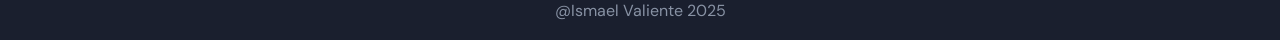
==== commit 23bc8e12: "Index page more about me button" ====
--- a/about-me.html
+++ b/about-me.html
@@ -138,6 +138,7 @@
                         <li>Unity</li>
                         <li>C#</li>
                         <li>Git & GitHub</li>
+                        <li>AdMob</li>
                         <li>Cinemachine</li>
                         <li>FMOD</li>
                         <li>A* Pathfinding</li>
--- a/custom-style.css
+++ b/custom-style.css
@@ -612,6 +612,11 @@
     justify-content: center;
 }
 
+.aboutme-more {
+    margin-top: 24px;
+    text-align: center;
+}
+
 /* Responsive */
 @media (max-width: 500px) {
     .hero-photo-wrapper {
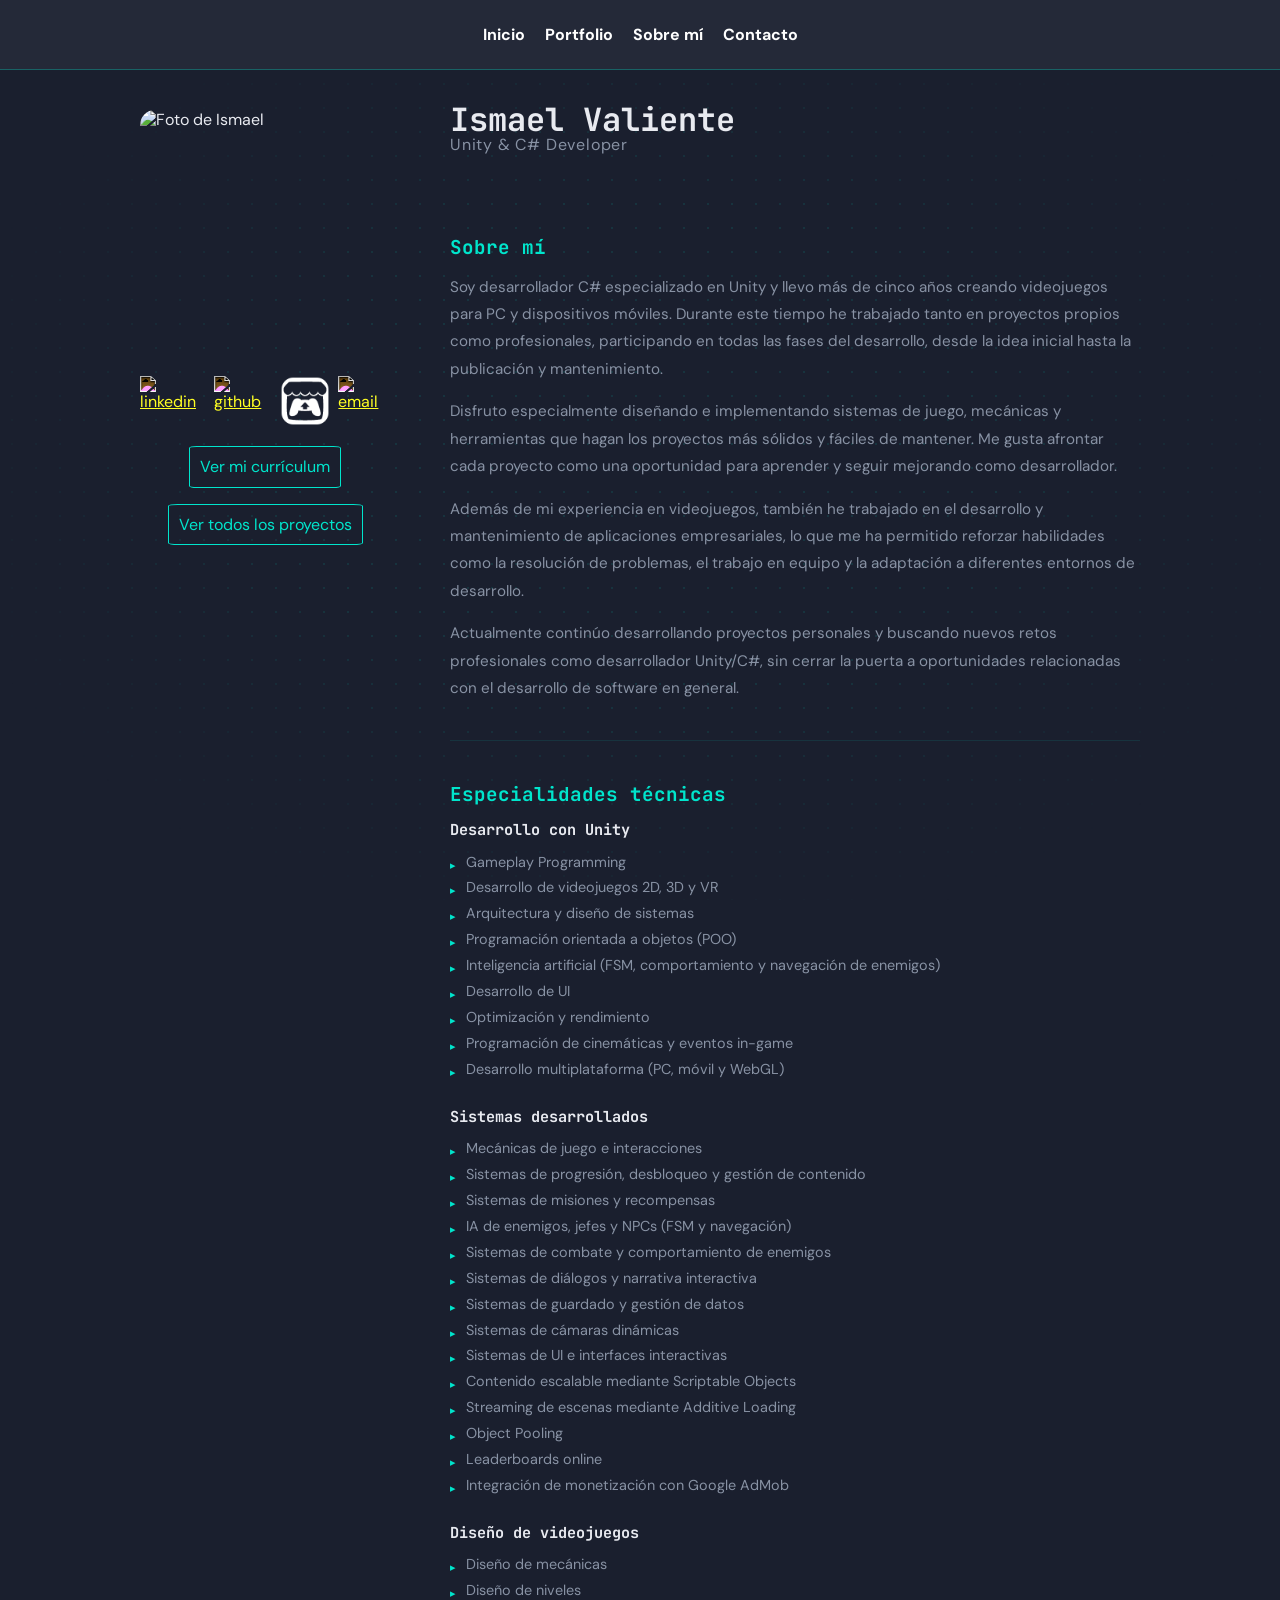
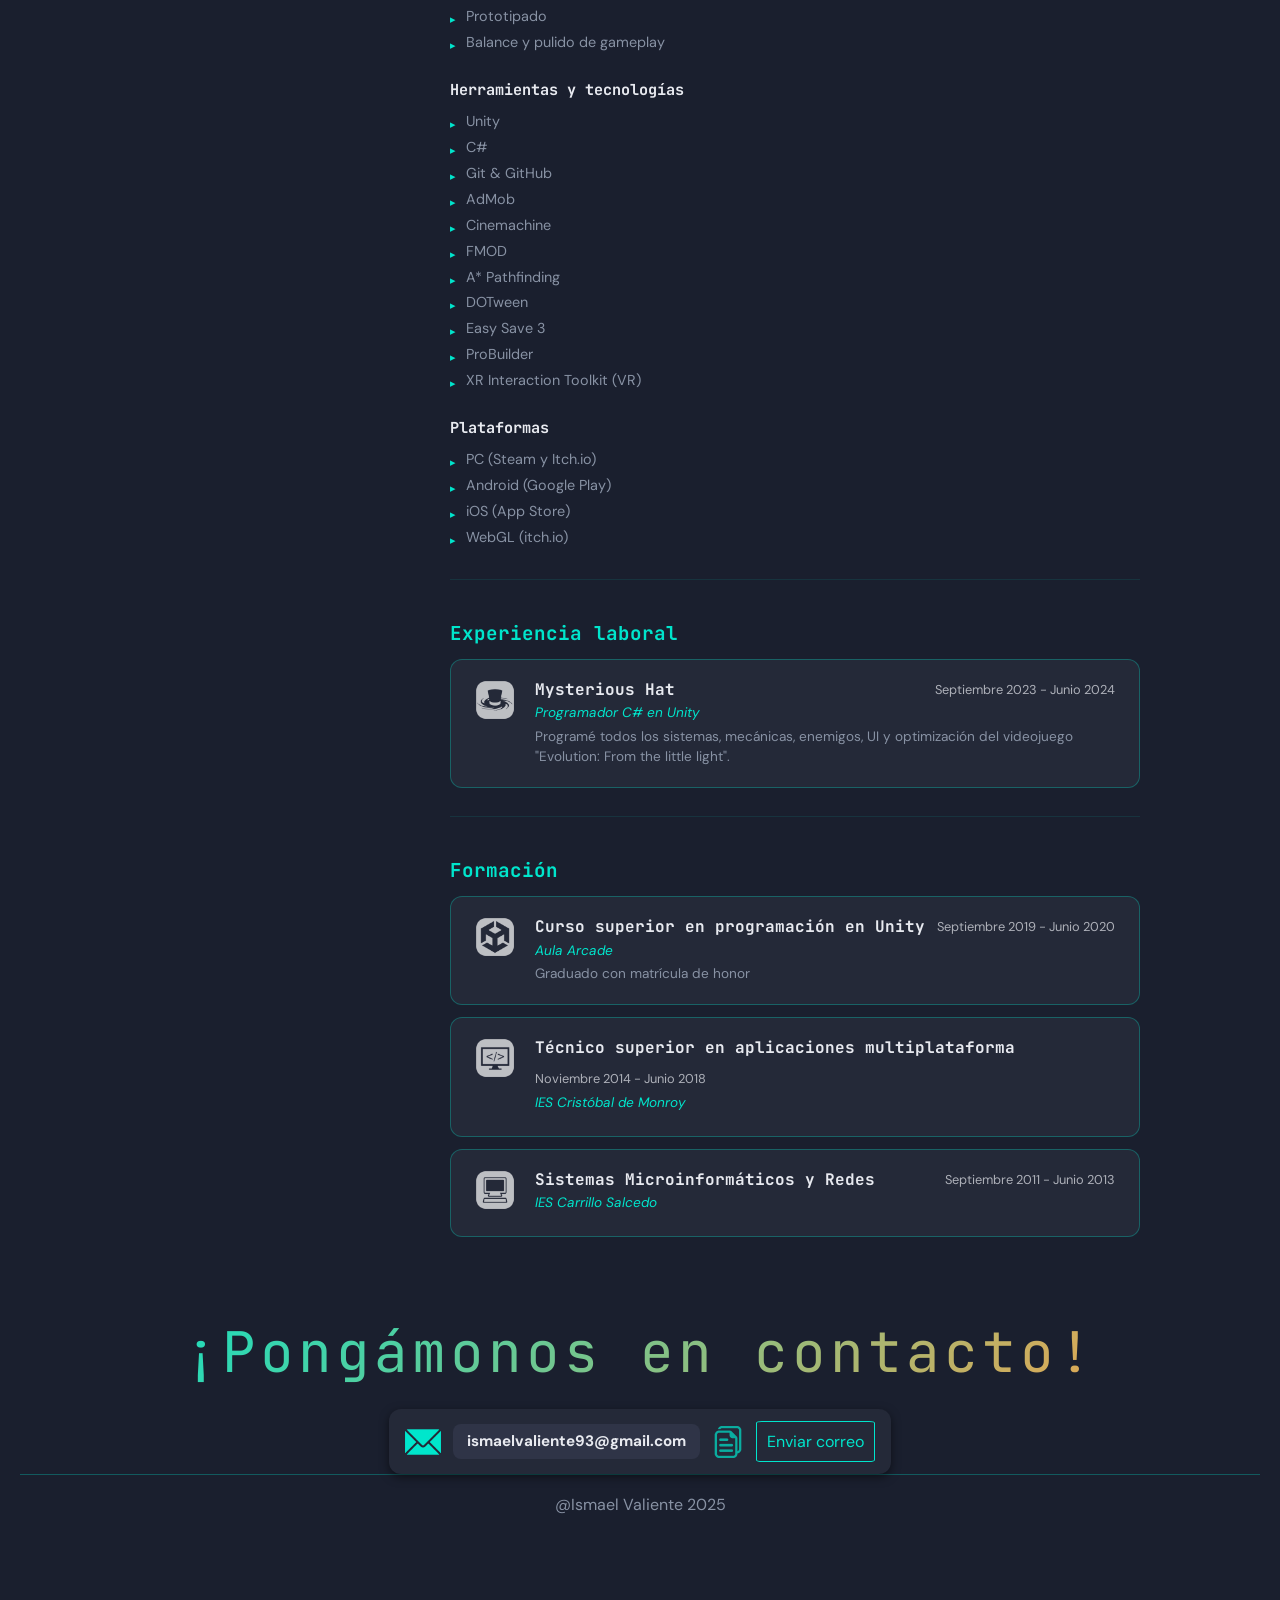
==== commit 72b9d54d: "Email contact new design in all pages" ====
--- a/about-me.html
+++ b/about-me.html
@@ -251,16 +251,28 @@
     </section>
     -->
 
-    <!-- contacto -->
+    <!-- contact me -->
     <section id="contact-me" class="contact-section">
         <h1 class="medium-spacing center">¡Pongámonos en contacto!</h1>
+
         <section class="contact-email">
-            <span class="email-label">Email:</span>
+        <!-- icono correo izquierda -->
+        <img src="assets/email-icon.png" alt="email" class="contact-email-icon">
+        
+        <!-- email sobre fondo ligeramente más claro -->
+        <div class="contact-email-address-wrapper">
             <span id="email-address">ismaelvaliente93@gmail.com</span>
-            <a href="mailto:ismaelvaliente93@gmail.com" class="button-outline">Enviar correo</a>
-            <a href="javascript:void(0)" class="button-outline" onclick="copyEmail()">Copiar email</a>
-            <span id="copy-message" class="copy-popup"></span>
-        </section>
+        </div>
+
+        <!-- botón copiar (icono) -->
+        <img src="assets/copy-icon.png" alt="Copiar email" class="contact-copy-icon" 
+            onclick="copyEmail()" title="Copiar email">
+
+        <!-- botón enviar correo pegado a la derecha -->
+        <a href="mailto:ismaelvaliente93@gmail.com" class="button-outline contact-send-btn">Enviar correo</a>
+
+        <!-- notificación flotante -->
+        <span id="copy-message" class="copy-popup"></span>
     </section>
 
     <!-- footer -->
--- a/custom-style.css
+++ b/custom-style.css
@@ -58,7 +58,8 @@
 }
 
 .main-nav li a {
-    color: var(--color-text-muted);
+    color: #ffffff;
+    font-weight: bold;
 }
 
 .main-nav li a:hover {
@@ -406,32 +407,66 @@
 /* ===============================
    EMAIL CONTACT
 ================================ */
-
 .contact-email {
-    display: flex;                     /* cambia a flex “normal” */
-    width: fit-content;                 /* ancho se ajusta al contenido */
-    align-items: center;
-    gap: 10px;
-    flex-wrap: wrap;
-    padding: 15px 25px;
+    display: flex;
+    align-items: center;
+    gap: 12px;
+    padding: 12px 16px;         /* <-- padding interior del bloque */
     border-radius: 12px;
     background-color: #242938;
     position: relative;
-    margin: 0 auto 30px auto;           /* ahora sí se centra */
+    width: fit-content;
+    margin: 0 auto 30px auto;
     box-shadow: 0 3px 10px rgba(0,0,0,0.5);
 }
 
-
-.email-label{
+/* Icono del correo a la izquierda */
+.contact-email-icon {
+    width: 36px;                /* <-- tamaño del icono de correo */
+    height: 36px;
+    object-fit: contain;
+    flex-shrink: 0;
+}
+
+/* Bloque con fondo ligeramente más claro donde va el email */
+.contact-email-address-wrapper {
+    background-color: #2f3447;  /* <-- color del fondo del email, ajusta a tu gusto */
+    border-radius: 8px;
+    padding: 8px 14px;          /* <-- padding interior del campo email */
+    display: flex;
+    align-items: center;
+}
+
+#email-address {
     font-weight: bold;
-}
-
-#email-address{
-    font-weight: bold;
-}
-
-
-/* burbuja flotante */
+    font-size: 0.95rem;         /* <-- tamaño del texto del email */
+    color: var(--color-text);
+    white-space: nowrap;
+}
+
+/* Icono de copiar email */
+.contact-copy-icon {
+    width: 32px;                /* <-- tamaño del icono de copiar */
+    height: 32px;
+    object-fit: contain;
+    cursor: pointer;
+    flex-shrink: 0;
+    opacity: 0.7;
+    transition: opacity 0.2s ease;
+}
+
+.contact-copy-icon:hover {
+    opacity: 1;
+}
+
+/* Botón enviar correo pegado a la derecha */
+.contact-send-btn {
+    margin-left: auto;          /* <-- empuja el botón a la derecha */
+    white-space: nowrap;
+    flex-shrink: 0;
+}
+
+/* Burbuja flotante de confirmación */
 .copy-popup {
     position: absolute;
     background-color: rgba(255, 255, 255, 0.9);
@@ -444,13 +479,27 @@
     white-space: nowrap;
     transform: translateY(0);
     transition: opacity 0.3s ease, transform 1s ease-out;
-    z-index: 10;                       /* siempre encima del contenedor */
-}
-
-/* cuando se muestra, aplicamos clase "visible" */
+    z-index: 10;
+}
+
 .copy-popup.visible {
     opacity: 1;
-    transform: translateY(-20px); /* se moverá 20px hacia arriba */
+    transform: translateY(-20px);
+}
+
+/* Responsive */
+@media (max-width: 600px) {
+    .contact-email {
+        flex-wrap: wrap;
+        justify-content: center;
+        width: 90%;
+    }
+
+    .contact-send-btn {
+        margin-left: 0;
+        width: 100%;
+        text-align: center;
+    }
 }
 
 /* =========================
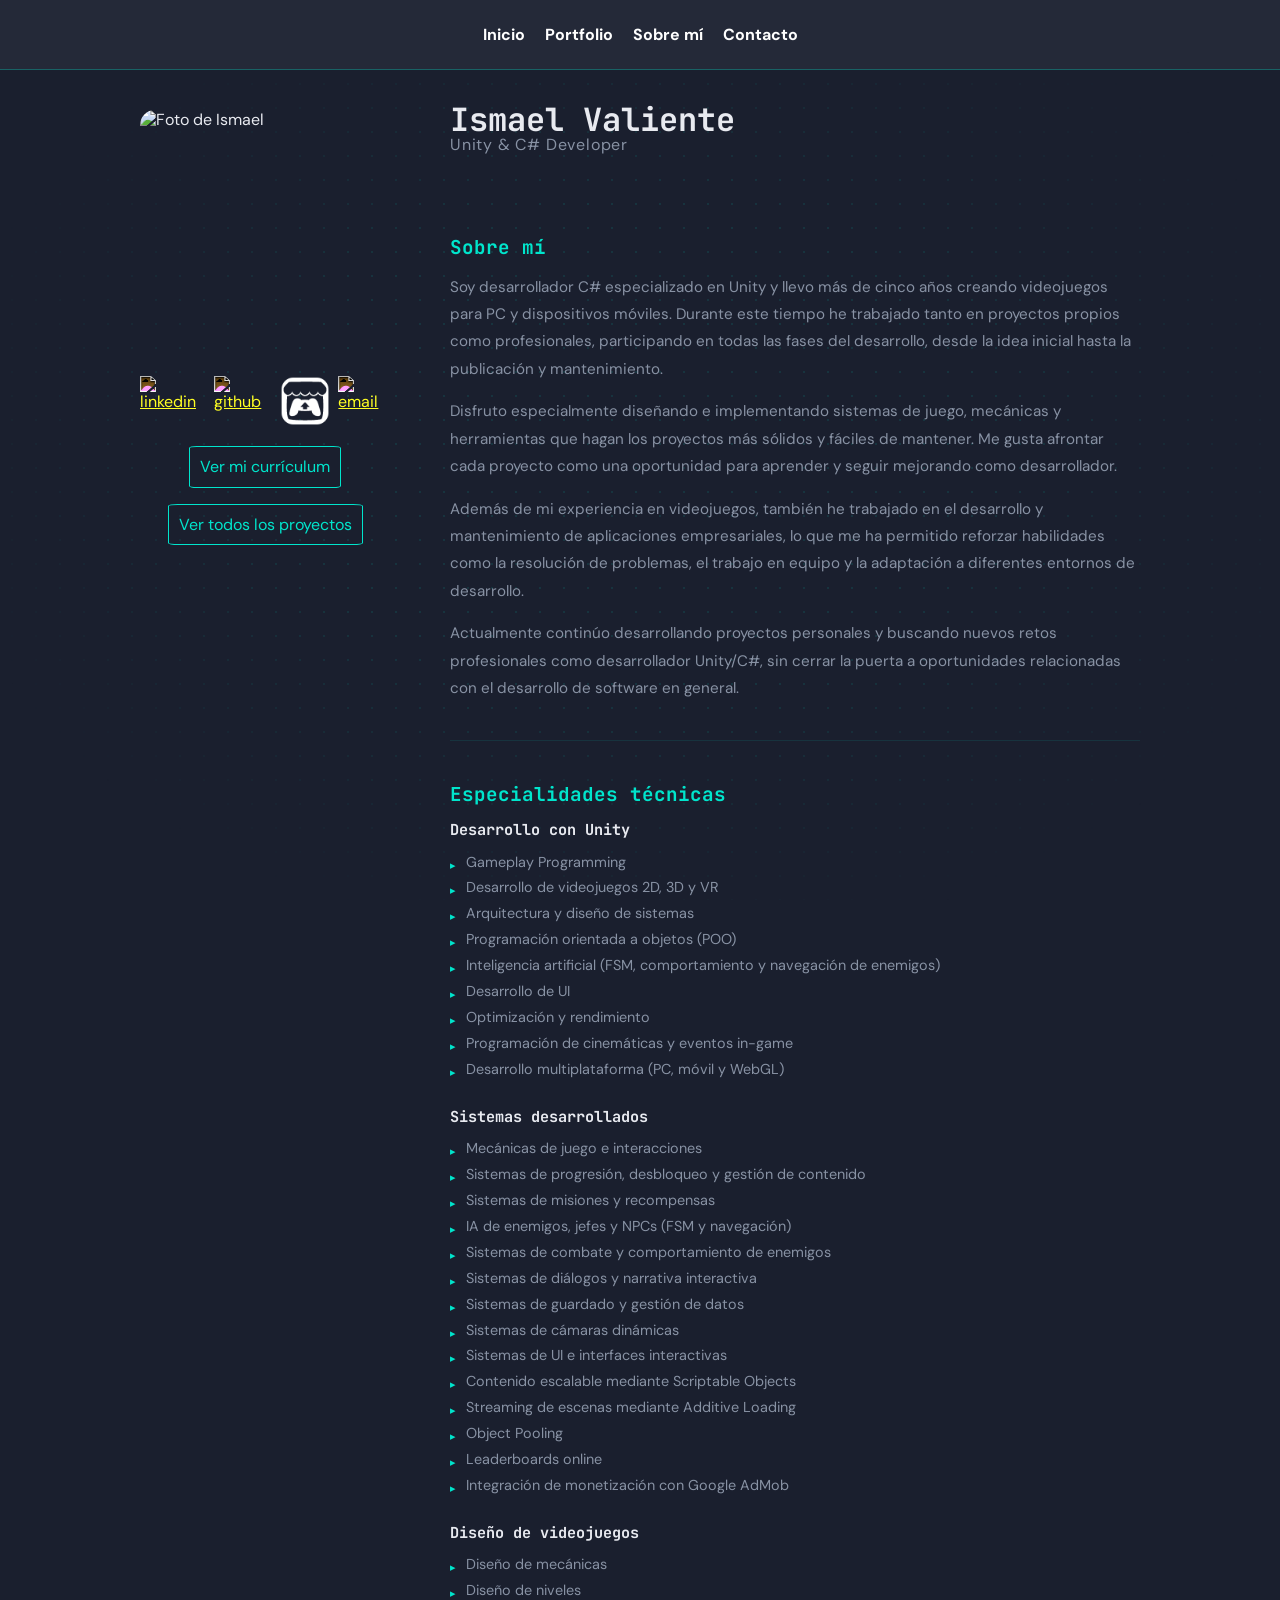
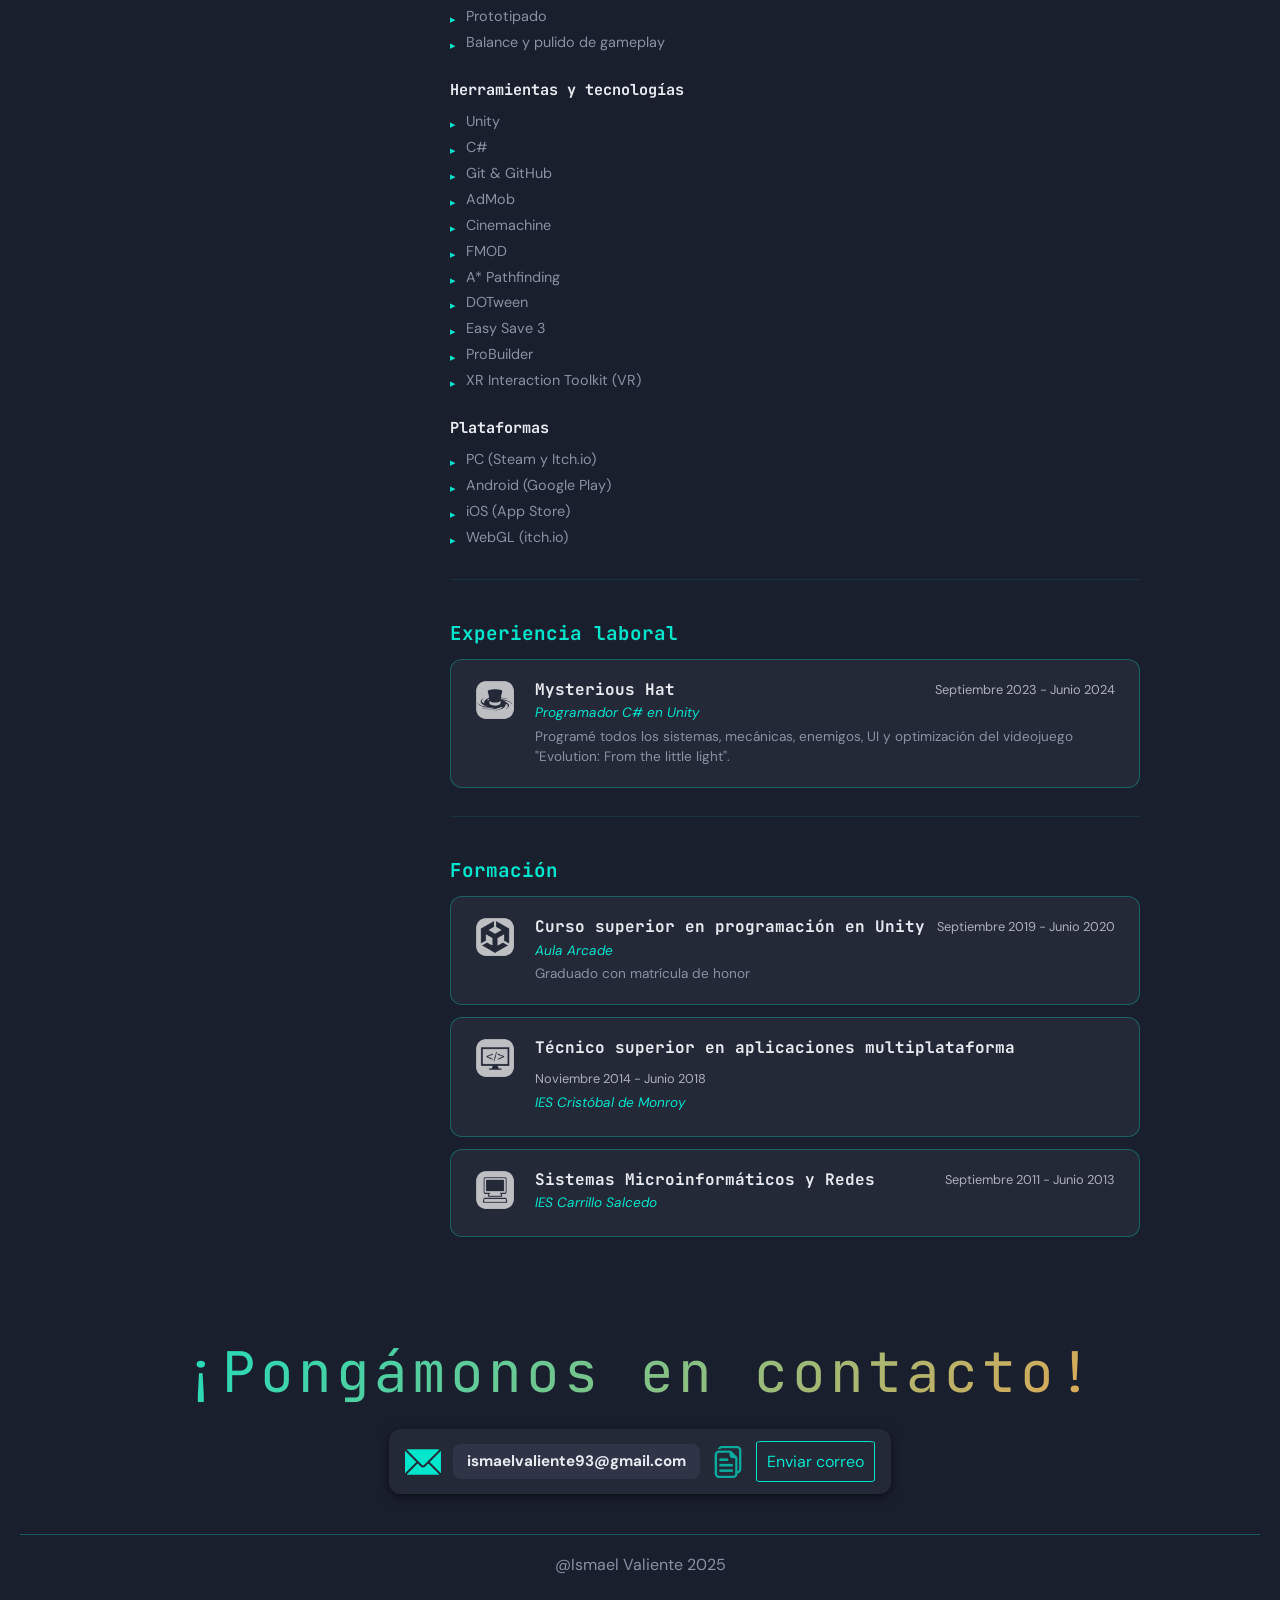
==== commit e8fea472: "CV PDF and links" ====
--- a/about-me.html
+++ b/about-me.html
@@ -48,7 +48,7 @@
                 <a href="https://wolf-byte.itch.io/" target="_blank"><img class="logo" src="assets/itchio-icon.png" alt="itch.io"></a>
                 <a href="mailto:ismaelvaliente93@gmail.com"><img class="logo" src="assets/email.png" alt="email"></a>
             </div>
-            <a href="assets/curriculum.pdf" target="_blank" class="button-outline aboutme-sidebar-btn">Ver mi currículum</a>
+            <a href="assets/CV Programador C# y Unity 2026 - Ismael Valiente Maldonado.pdf" target="_blank" class="button-outline aboutme-sidebar-btn">Ver mi currículum</a>
             <a href="portfolio.html" class="button-outline aboutme-sidebar-btn">Ver todos los proyectos</a>
         </aside>
 
--- a/custom-style.css
+++ b/custom-style.css
@@ -507,7 +507,7 @@
 ========================= */
     .contact-section {
         text-align: center;
-        padding: 50px 20px 100px; /* <-- margen arriba y abajo de toda la sección */
+        padding: 10px 20px 40px; /* <-- margen arriba y abajo de toda la sección */
     }
 
     .contact-section .medium-spacing {
@@ -518,11 +518,11 @@
 
     .contact-email {
         margin-top: 0px;    /* <-- espacio arriba del bloque email */
-        margin-bottom: 0px; /* <-- espacio abajo del bloque email, antes de los iconos */
+        margin-bottom: 40px; /* <-- espacio entre el email y el footer */
     }
 
     .box-contact {
-        margin-top: 0px; /* <-- espacio arriba de los iconos */
+        margin-top: -35px; /* <-- espacio arriba de los iconos */
     }
 
     @media (max-width: 650px) {
--- a/custom-style-aboutme.css
+++ b/custom-style-aboutme.css
@@ -7,7 +7,7 @@
     display: flex;
     gap: 60px;
     max-width: 1000px;
-    margin: 40px auto 0;
+    margin: 40px auto 60px; /* <-- el último valor es el espacio abajo */
     padding: 0 20px;
     align-items: flex-start;
 }
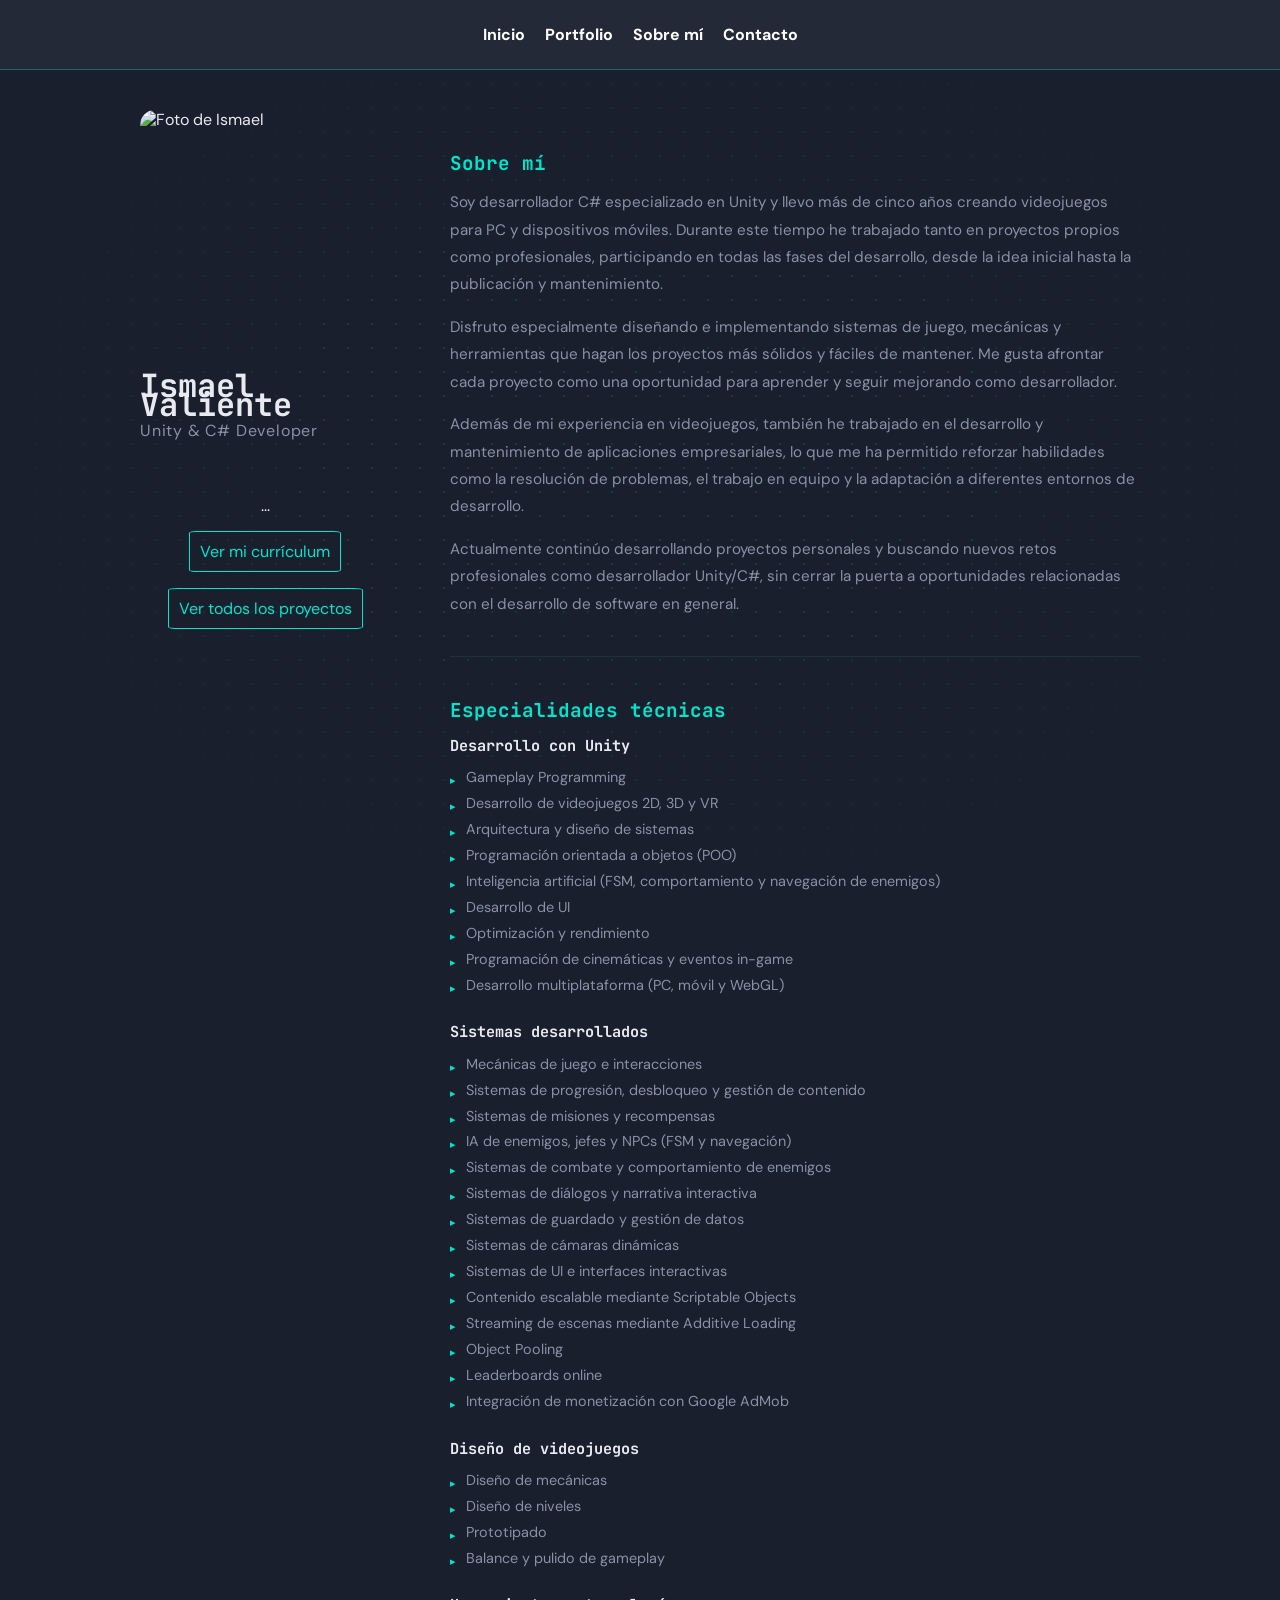
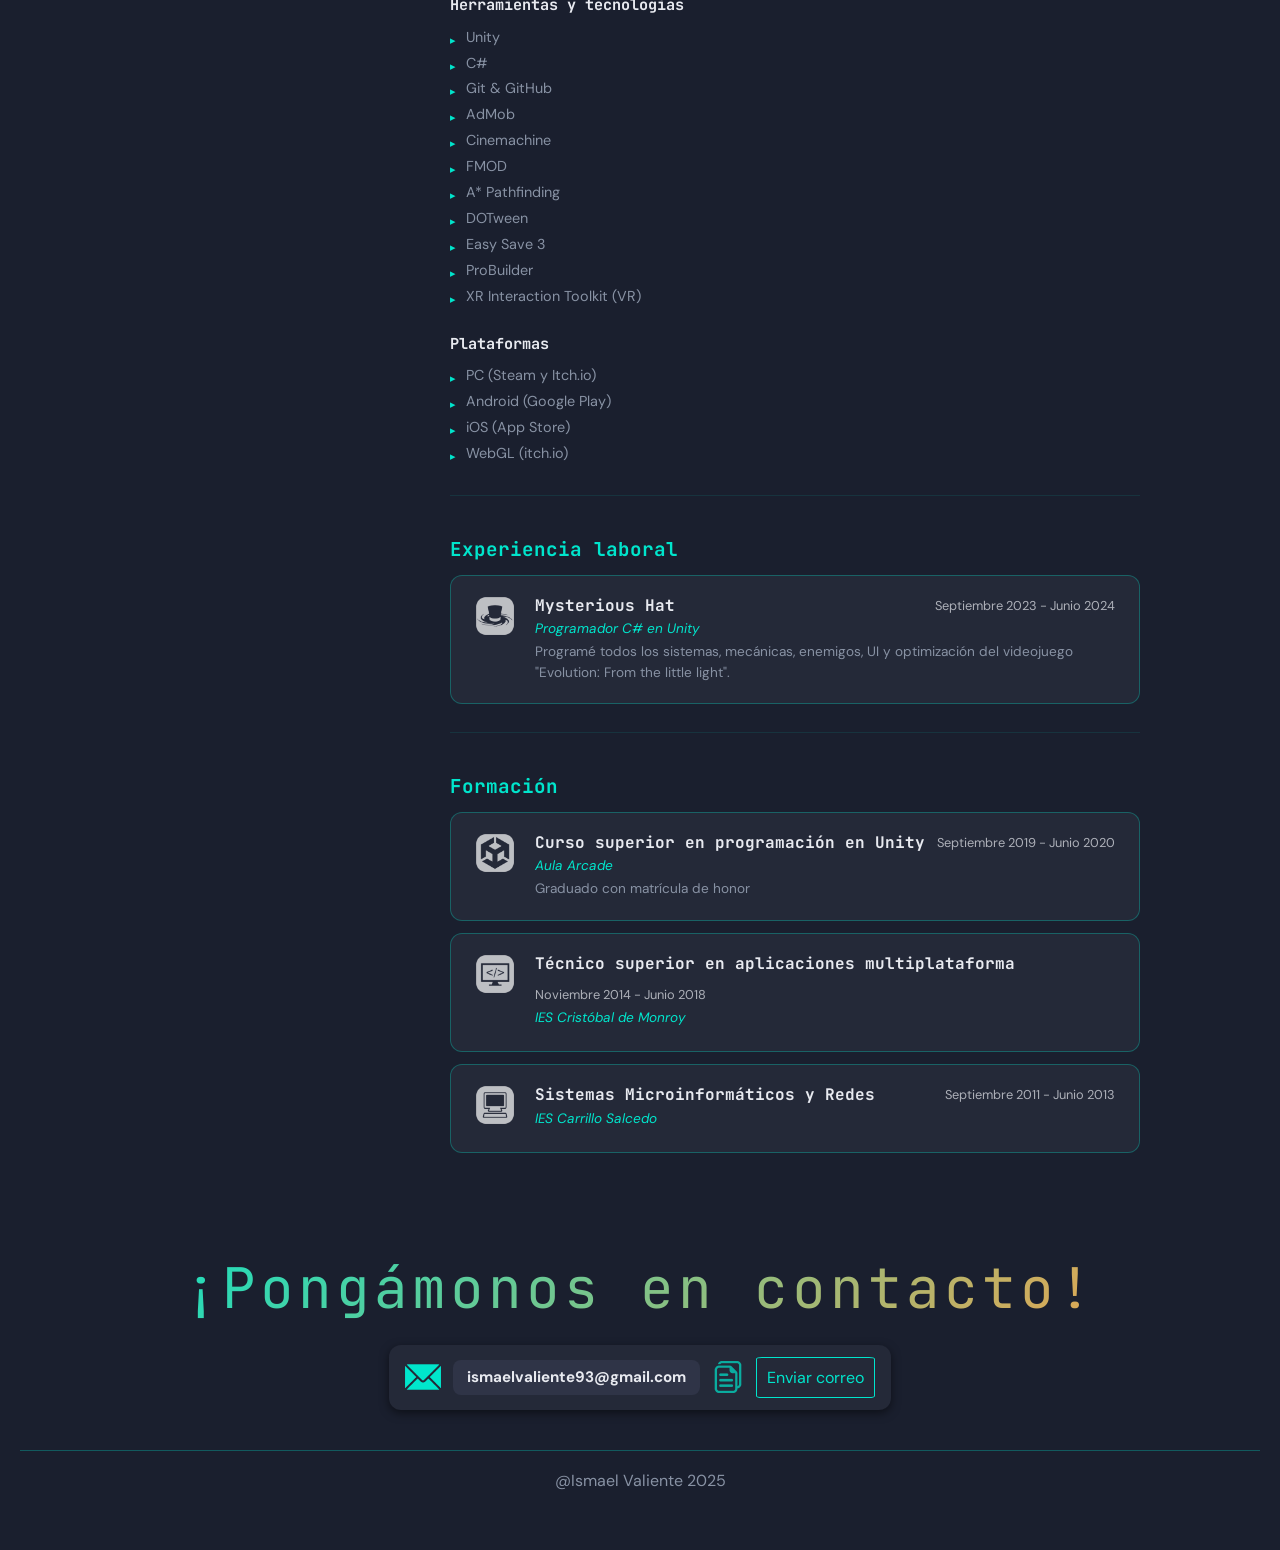
==== commit 16c7e7b7: "About me page structure fix" ====
--- a/about-me.html
+++ b/about-me.html
@@ -42,24 +42,22 @@
         <!-- columna izquierda -->
         <aside class="aboutme-sidebar">
             <img src="assets/profile-photo.png" alt="Foto de Ismael" class="aboutme-sidebar-photo">
-            <div class="aboutme-sidebar-social">
-                <a href="https://www.linkedin.com/in/ismaelvalientemaldonado/" target="_blank"><img class="logo" src="assets/linkedin.png" alt="linkedin"></a>
-                <a href="https://github.com/ixmas93" target="_blank"><img class="logo" src="assets/github.png" alt="github"></a>
-                <a href="https://wolf-byte.itch.io/" target="_blank"><img class="logo" src="assets/itchio-icon.png" alt="itch.io"></a>
-                <a href="mailto:ismaelvaliente93@gmail.com"><img class="logo" src="assets/email.png" alt="email"></a>
-            </div>
-            <a href="assets/CV Programador C# y Unity 2026 - Ismael Valiente Maldonado.pdf" target="_blank" class="button-outline aboutme-sidebar-btn">Ver mi currículum</a>
-            <a href="portfolio.html" class="button-outline aboutme-sidebar-btn">Ver todos los proyectos</a>
-        </aside>
-
-        <!-- columna derecha -->
-        <main class="aboutme-main">
-
-            <!-- nombre y subtítulo -->
+            
+            <!-- nombre aquí para móvil -->
             <div class="aboutme-hero">
                 <h1 class="aboutme-hero-name">Ismael Valiente</h1>
                 <p class="aboutme-hero-subtitle">Unity & C# Developer</p>
             </div>
+
+            <div class="aboutme-sidebar-social">
+                ...
+            </div>
+            <a href="assets/curriculum.pdf" target="_blank" class="button-outline aboutme-sidebar-btn">Ver mi currículum</a>
+            <a href="portfolio.html" class="button-outline aboutme-sidebar-btn">Ver todos los proyectos</a>
+        </aside>
+
+        <!-- columna derecha -->
+        <main class="aboutme-main">
 
             <!-- sobre mí -->
             <div class="aboutme-block">
@@ -280,16 +278,25 @@
 
     <script>
     function copyEmail() {
-        const email = document.getElementById("email-address").textContent;
-        navigator.clipboard.writeText(email);
-        const message = document.getElementById("copy-message");
-        message.textContent = "¡Email copiado!";
-        const button = event.currentTarget;
-        message.style.top = (button.offsetTop - 30) + "px";
-        message.style.left = button.offsetLeft + "px";
-        message.classList.add("visible");
-        setTimeout(() => { message.classList.remove("visible"); }, 2000);
-    }
+            const email = document.getElementById("email-address").textContent;
+            navigator.clipboard.writeText(email);
+            const message = document.getElementById("copy-message");
+            message.textContent = "¡Email copiado!";
+
+            if (window.innerWidth <= 600) {
+                message.style.left = "50%";
+                message.style.top = "0px";
+                message.style.marginLeft = "-50px"; /* <-- centra sin usar translateX */
+            } else {
+                const button = event.currentTarget;
+                message.style.left = button.offsetLeft + "px";
+                message.style.top = (button.offsetTop - 10) + "px";
+                message.style.marginLeft = "0px";
+            }
+
+            message.classList.add("visible");
+            setTimeout(() => { message.classList.remove("visible"); }, 2000);
+        }
     </script>
 
 </body>
--- a/custom-style.css
+++ b/custom-style.css
@@ -477,8 +477,8 @@
     opacity: 0;
     pointer-events: none;
     white-space: nowrap;
-    transform: translateY(0);
-    transition: opacity 0.3s ease, transform 1s ease-out;
+    transform: translateY(0px);
+    transition: opacity 0.3s ease, transform 0.5s ease;
     z-index: 10;
 }
 
@@ -490,15 +490,40 @@
 /* Responsive */
 @media (max-width: 600px) {
     .contact-email {
+        width: 90%;
         flex-wrap: wrap;
-        justify-content: center;
-        width: 90%;
+    }
+
+    .contact-email-icon {
+        width: 28px;
+        height: 28px;
+        flex-shrink: 0;
+    }
+
+    .contact-email-address-wrapper {
+        flex: 1;
+        min-width: 0;
+    }
+
+    #email-address {
+        font-size: 0.78rem;
+        white-space: nowrap;
+        overflow: hidden;
+        text-overflow: ellipsis;
+    }
+
+    .contact-copy-icon {
+        width: 28px;
+        height: 28px;
+        flex-shrink: 0;
     }
 
     .contact-send-btn {
         margin-left: 0;
         width: 100%;
         text-align: center;
+        box-sizing: border-box;
+        flex-basis: 100%; /* <-- fuerza el salto solo en este elemento */
     }
 }
 
@@ -681,4 +706,32 @@
         flex-direction: column;
         align-items: flex-start;
     }
+}
+
+
+/* =========================
+   HAMBURGER MENU MÓVIL
+========================= */
+@media screen and (max-width: 510px) {
+    #main-toggle {
+        border: 1px solid var(--color-accent);
+        background-color: var(--color-bg-card);
+        margin-top: 10px;       /* <-- espacio desde arriba */
+        margin-right: 10px;     /* <-- espacio desde la derecha */
+    }
+
+    .nav-icon {
+        background-color: var(--color-accent);
+    }
+
+    .nav-icon::before,
+    .nav-icon::after {
+        background-color: var(--color-accent);
+    }
+
+    /* Menú desplegado también con el tema oscuro */
+    #drop:checked + .main-nav {
+        background-color: var(--color-bg-card);
+        border-bottom: 1px solid var(--color-border);
+    }
 }
--- a/custom-style-aboutme.css
+++ b/custom-style-aboutme.css
@@ -125,7 +125,7 @@
 @media (max-width: 750px) {
     .aboutme-layout {
         flex-direction: column;
-        gap: 30px;
+        gap: 20px;
     }
 
     .aboutme-sidebar {
@@ -133,12 +133,22 @@
         position: static;
         flex-direction: column;
         align-items: center;
+        order: 1;
+    }
+
+    .aboutme-main {
+        order: 2;
+    }
+
+    .aboutme-hero {
+        text-align: center;
+        margin-bottom: 20px;
     }
 
     .aboutme-sidebar-photo {
         width: 160px;
         height: 160px;
-        border-radius: 12px;  /* <-- esquinas redondeadas en vez de círculo */
+        border-radius: 12px;
         object-fit: cover;
         object-position: center top;
     }
@@ -153,7 +163,9 @@
     }
 
     .aboutme-sidebar-btn {
-        width: auto;
+        width: 260px; /* <-- mismo ancho para ambos botones */
+        text-align: center;
+        box-sizing: border-box;
     }
 }
 
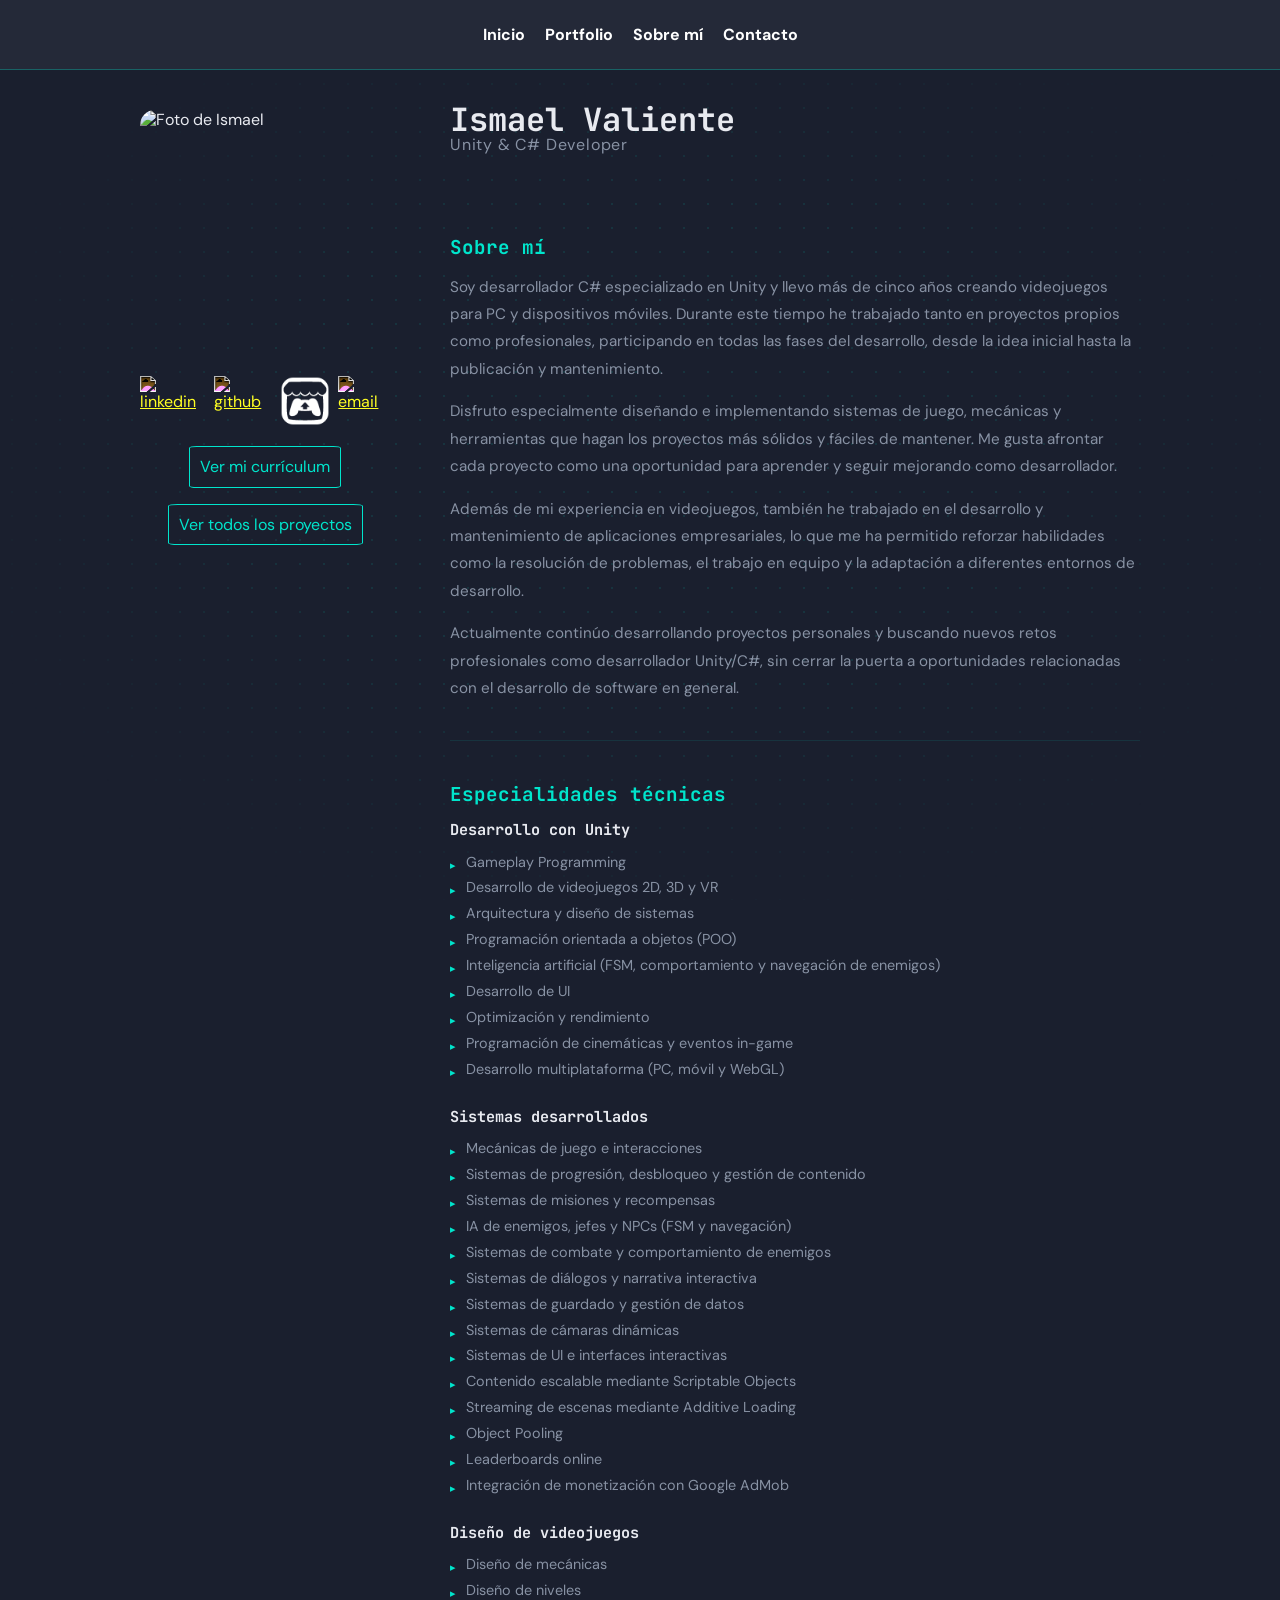
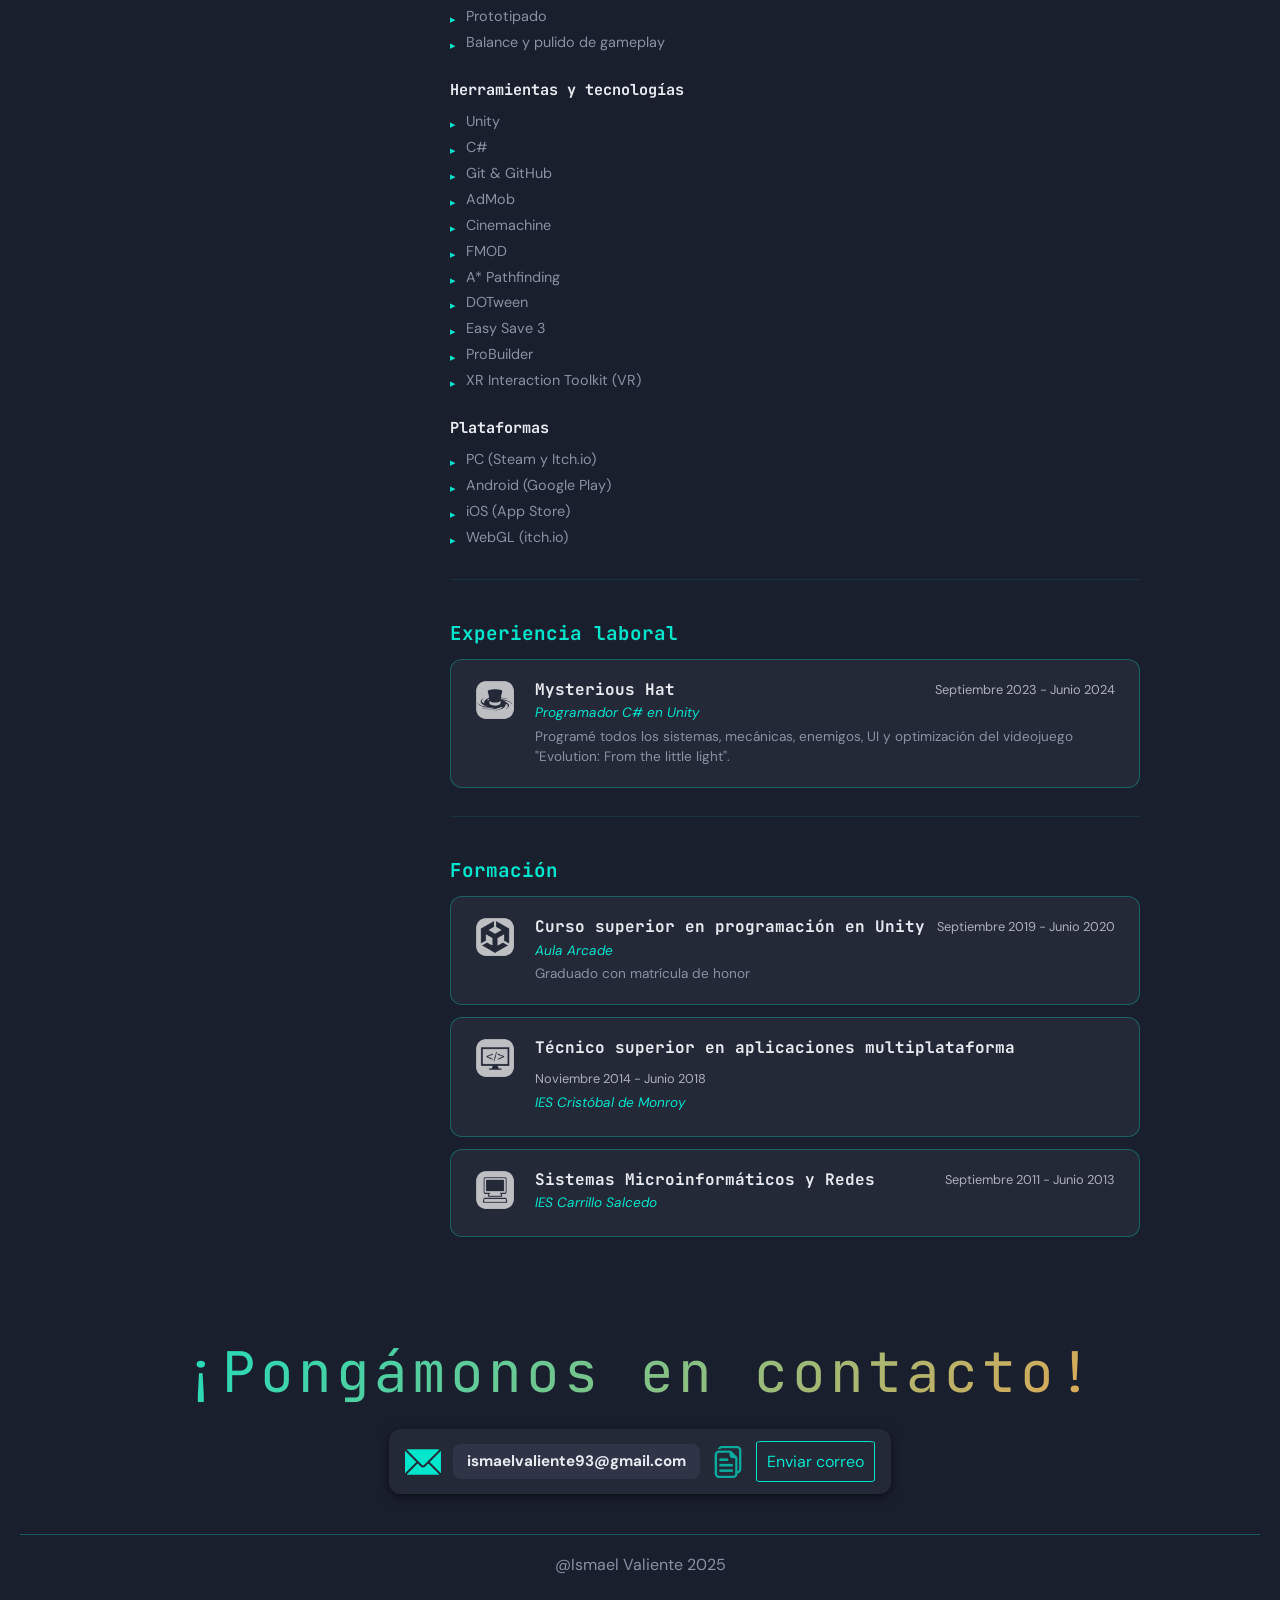
==== commit 4e9ce626: "About me page structure fix 2" ====
--- a/about-me.html
+++ b/about-me.html
@@ -42,22 +42,24 @@
         <!-- columna izquierda -->
         <aside class="aboutme-sidebar">
             <img src="assets/profile-photo.png" alt="Foto de Ismael" class="aboutme-sidebar-photo">
-            
-            <!-- nombre aquí para móvil -->
+            <div class="aboutme-sidebar-social">
+                <a href="https://www.linkedin.com/in/ismaelvalientemaldonado/" target="_blank"><img class="logo" src="assets/linkedin.png" alt="linkedin"></a>
+                <a href="https://github.com/ixmas93" target="_blank"><img class="logo" src="assets/github.png" alt="github"></a>
+                <a href="https://wolf-byte.itch.io/" target="_blank"><img class="logo" src="assets/itchio-icon.png" alt="itch.io"></a>
+                <a href="mailto:ismaelvaliente93@gmail.com"><img class="logo" src="assets/email.png" alt="email"></a>
+            </div>
+            <a href="assets/CV-IsmaelValienteMaldonado.pdf" target="_blank" class="button-outline aboutme-sidebar-btn">Ver mi currículum</a>
+            <a href="portfolio.html" class="button-outline aboutme-sidebar-btn">Ver todos los proyectos</a>
+        </aside>
+
+        <!-- columna derecha -->
+        <main class="aboutme-main">
+
+            <!-- nombre y subtítulo -->
             <div class="aboutme-hero">
                 <h1 class="aboutme-hero-name">Ismael Valiente</h1>
                 <p class="aboutme-hero-subtitle">Unity & C# Developer</p>
             </div>
-
-            <div class="aboutme-sidebar-social">
-                ...
-            </div>
-            <a href="assets/curriculum.pdf" target="_blank" class="button-outline aboutme-sidebar-btn">Ver mi currículum</a>
-            <a href="portfolio.html" class="button-outline aboutme-sidebar-btn">Ver todos los proyectos</a>
-        </aside>
-
-        <!-- columna derecha -->
-        <main class="aboutme-main">
 
             <!-- sobre mí -->
             <div class="aboutme-block">
--- a/custom-style-aboutme.css
+++ b/custom-style-aboutme.css
@@ -125,24 +125,36 @@
 @media (max-width: 750px) {
     .aboutme-layout {
         flex-direction: column;
-        gap: 20px;
-    }
-
+        gap: 0;
+    }
+
+    /* El hero (nombre) va primero */
+    .aboutme-main {
+        order: 1;
+    }
+
+    /* La sidebar (foto + botones) va segunda */
     .aboutme-sidebar {
         width: 100%;
         position: static;
         flex-direction: column;
         align-items: center;
-        order: 1;
-    }
-
-    .aboutme-main {
         order: 2;
-    }
-
+        padding: 20px 0;
+    }
+
+    /* Solo mostramos el hero de aboutme-main en order 1,
+       el resto del contenido va después de la sidebar */
     .aboutme-hero {
         text-align: center;
-        margin-bottom: 20px;
+        padding: 20px 20px 0;
+        margin-bottom: 0;
+    }
+
+    /* Ocultamos los bloques de contenido temporalmente
+       para que solo el hero quede arriba */
+    .aboutme-block {
+        order: 3;
     }
 
     .aboutme-sidebar-photo {
@@ -163,7 +175,7 @@
     }
 
     .aboutme-sidebar-btn {
-        width: 260px; /* <-- mismo ancho para ambos botones */
+        width: 260px;
         text-align: center;
         box-sizing: border-box;
     }
